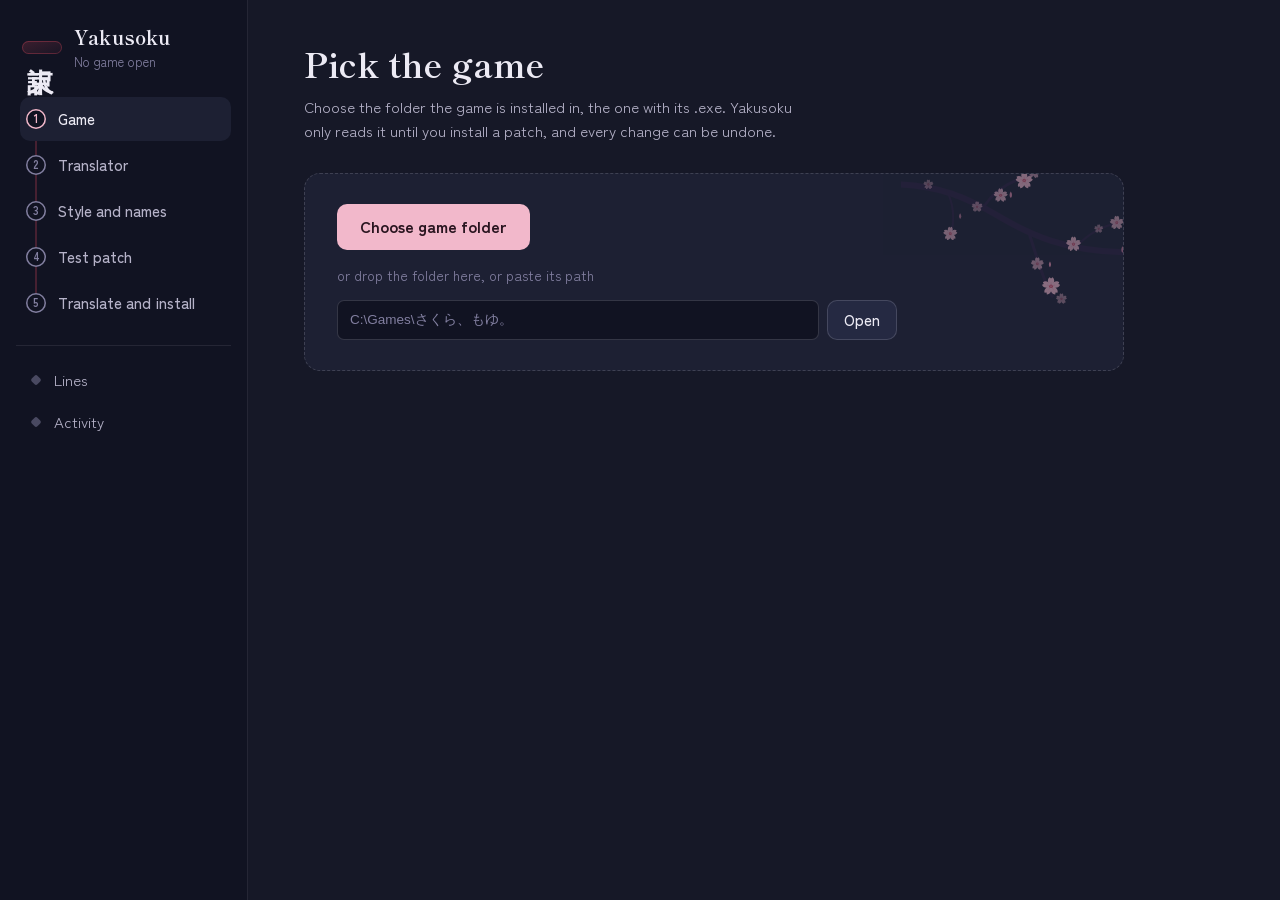
==== ui/index.html @ a3a34a5f "Yakusoku: rewrite in Rust with a night sakura interface The whole engine is now a Rust library (crat" ====
<!DOCTYPE html>
<html lang="en">
<head>
<meta charset="utf-8">
<meta name="viewport" content="width=device-width, initial-scale=1">
<title>Yakusoku</title>
<link rel="icon" href="icon.svg" type="image/svg+xml">
<link rel="stylesheet" href="app.css">
</head>
<body>
<svg width="0" height="0" style="position:absolute" aria-hidden="true" focusable="false">
  <defs>
    <path id="petal-shape" d="M0 0C-6.5-4.5-7-12.5-2.4-15.6L0-13.2L2.4-15.6C7-12.5 6.5-4.5 0 0Z"/>
    <symbol id="flower" viewBox="-17 -17 34 34">
      <g fill="#f2b8cb">
        <use href="#petal-shape"/>
        <use href="#petal-shape" transform="rotate(72)"/>
        <use href="#petal-shape" transform="rotate(144)"/>
        <use href="#petal-shape" transform="rotate(216)"/>
        <use href="#petal-shape" transform="rotate(288)"/>
      </g>
      <circle r="3.2" fill="#d2465a"/>
      <g stroke="#e58fae" stroke-width=".9" stroke-linecap="round">
        <path d="M0 0L0-6.5M0 0L6.2-2M0 0L3.8 5.3M0 0L-3.8 5.3M0 0L-6.2-2"/>
      </g>
    </symbol>
    <symbol id="bud" viewBox="-6 -9 12 18">
      <path d="M0 8C-4 4-4-3 0-8 4-3 4 4 0 8Z" fill="#e58fae"/>
    </symbol>
    <!-- An original branch: one bough, three twigs, blossoms in clusters. -->
    <symbol id="branch" viewBox="0 0 420 270">
      <g fill="none" stroke="#2b2140" stroke-linecap="round">
        <path d="M-10 28C70 30 120 52 178 86S300 150 410 152" stroke-width="11"/>
        <path d="M150 70C170 40 196 22 236 12" stroke-width="5"/>
        <path d="M232 112C246 150 252 186 276 232" stroke-width="5.5"/>
        <path d="M322 140C344 116 368 104 398 98" stroke-width="3.5"/>
        <path d="M84 40C96 64 98 90 92 118" stroke-width="3.5"/>
      </g>
      <g>
        <use href="#flower" x="208" y="4" width="34" height="34" opacity=".95"/>
        <use href="#flower" x="232" y="-6" width="24" height="24" opacity=".7" transform="rotate(14 244 6)"/>
        <use href="#flower" x="168" y="34" width="28" height="28" opacity=".85"/>
        <use href="#flower" x="128" y="58" width="22" height="22" opacity=".6"/>
        <use href="#flower" x="256" y="196" width="36" height="36"/>
        <use href="#flower" x="236" y="160" width="26" height="26" opacity=".75"/>
        <use href="#flower" x="282" y="226" width="22" height="22" opacity=".6"/>
        <use href="#flower" x="300" y="122" width="30" height="30" opacity=".9"/>
        <use href="#flower" x="380" y="84" width="28" height="28" opacity=".8"/>
        <use href="#flower" x="352" y="100" width="18" height="18" opacity=".55"/>
        <use href="#flower" x="76" y="104" width="28" height="28" opacity=".85"/>
        <use href="#flower" x="40" y="18" width="20" height="20" opacity=".5"/>
        <use href="#bud" x="196" y="40" width="9" height="14" opacity=".9"/>
        <use href="#bud" x="268" y="168" width="8" height="12"/>
        <use href="#bud" x="400" y="140" width="9" height="14" opacity=".8"/>
        <use href="#bud" x="104" y="80" width="8" height="12" opacity=".7"/>
      </g>
    </symbol>
  </defs>
</svg>

<div class="shell">
  <nav class="rail" aria-label="Steps">
    <div class="brand">
      <span class="brand-mark" aria-hidden="true">訳束</span>
      <div>
        <div class="brand-name">Yakusoku</div>
        <div class="brand-game" id="railGame">No game open</div>
      </div>
    </div>
    <div class="steps" id="steps">
      <span class="thread" aria-hidden="true"></span>
      <span class="thread-fill" id="threadFill" aria-hidden="true"></span>
      <ol>
      <li><button data-view="game"><span class="knot">1</span><span class="l">Game</span></button></li>
      <li><button data-view="translator"><span class="knot">2</span><span class="l">Translator</span></button></li>
      <li><button data-view="style"><span class="knot">3</span><span class="l">Style and names</span></button></li>
      <li><button data-view="test"><span class="knot">4</span><span class="l">Test patch</span></button></li>
      <li><button data-view="run"><span class="knot">5</span><span class="l">Translate and install</span></button></li>
      </ol>
    </div>
    <div class="rail-extra">
      <button data-view="lines">Lines</button>
      <button data-view="activity">Activity</button>
    </div>
    <div class="rail-foot" id="railFoot"></div>
  </nav>

  <main class="main" id="main">
    <div class="banner" id="banner" role="alert" hidden>
      <div class="banner-text"><b id="bannerTitle">Something went wrong</b><span id="bannerMsg"></span></div>
      <div class="banner-actions">
        <button class="btn" id="bannerRetry">Try again</button>
        <button class="btn btn-quiet" id="bannerLog">Details</button>
        <button class="icon-x" id="bannerClose" aria-label="Dismiss">×</button>
      </div>
    </div>

    <!-- 1. Game -->
    <section class="view" data-view="game">
      <header class="view-head">
        <h1>Pick the game</h1>
        <p>Choose the folder the game is installed in, the one with its .exe. Yakusoku only reads it until you install a patch, and every change can be undone.</p>
      </header>
      <div class="picker" id="picker">
        <svg class="branch" aria-hidden="true"><use href="#branch"/></svg>
        <button class="btn btn-primary btn-lg" id="browseGame">Choose game folder</button>
        <span class="or" id="pickerHint">or drop the folder here, or paste its path</span>
        <form class="path-form" id="pathForm">
          <input id="gamePath" class="input" type="text" spellcheck="false" placeholder="C:\Games\さくら、もゆ。" aria-label="Game folder path">
          <button class="btn" type="submit">Open</button>
        </form>
      </div>
      <div id="detectResult"></div>
      <div id="recent"></div>
    </section>

    <!-- 2. Translator -->
    <section class="view" data-view="translator">
      <header class="view-head">
        <h1>Choose the translator</h1>
        <p>Yakusoku sends the script to an AI model with your own API key. You pay the provider directly, and you see the estimate before anything is spent.</p>
      </header>
      <div class="field-group">
        <div class="label">Provider</div>
        <div class="seg" id="providerSeg" role="radiogroup" aria-label="Provider"></div>
      </div>
      <div id="providerFields"></div>
      <div class="field-group" id="presetGroup">
        <div class="label">Quality</div>
        <div class="presets" id="presets" role="radiogroup" aria-label="Quality"></div>
      </div>
      <div class="field-group">
        <label class="label" for="budget">Spending limit</label>
        <div class="inline">
          <span class="affix">$</span><input id="budget" type="number" min="0" step="1" class="input input-short" placeholder="0">
          <span class="hint">Yakusoku stops when it has spent this much. 0 means no limit.</span>
        </div>
      </div>
      <details class="advanced">
        <summary>Advanced</summary>
        <div class="adv-grid">
          <label class="fit-field"><span>Lines per request <b id="bsVal"></b></span><input type="range" id="batchSize" min="5" max="80" step="5"></label>
          <label class="fit-field"><span>Requests at once <b id="parVal"></b></span><input type="range" id="parallel" min="1" max="12" step="1"></label>
          <label class="fit-field"><span>Earlier lines shown for context <b id="ctxVal"></b></span><input type="range" id="contextLines" min="0" max="30" step="1"></label>
        </div>
        <p class="hint">Bigger requests are a little cheaper. More at once is faster but can hit your provider's rate limit. The defaults suit most accounts.</p>
      </details>
    </section>

    <!-- 3. Style -->
    <section class="view wide" data-view="style">
      <header class="view-head">
        <h1>Style sheet and names</h1>
        <p>The model reads a sample of the script and writes down the tone, the narrator's voice and how to spell every name. Every batch follows these notes, which keeps the translation consistent. Edit anything you disagree with.</p>
      </header>
      <div class="row-actions">
        <button class="btn btn-primary" id="draftStyle">Draft from the script</button>
        <span class="hint" id="styleHint">Costs a few cents.</span>
      </div>
      <div class="style-grid">
        <div class="field-group">
          <label class="label" for="styleText">Style sheet</label>
          <textarea id="styleText" class="input textarea" rows="16" spellcheck="true" placeholder="Narration is first person, past tense…"></textarea>
        </div>
        <div class="field-group">
          <div class="label">Character names</div>
          <table class="names"><thead><tr><th>Japanese</th><th>English</th></tr></thead><tbody id="namesBody"></tbody></table>
          <button class="btn btn-quiet" id="addName">Add a name</button>
          <div class="label label-gap">Terms</div>
          <table class="names"><thead><tr><th>Japanese</th><th>English</th></tr></thead><tbody id="termsBody"></tbody></table>
          <button class="btn btn-quiet" id="addTerm">Add a term</button>
        </div>
      </div>
      <p class="hint" id="styleSaved">Changes save automatically.</p>
    </section>

    <!-- 4. Test -->
    <section class="view wide" data-view="test">
      <header class="view-head">
        <h1>Make a test patch</h1>
        <p>Translate the first 150 lines of one script, install them, and check them in the game. If text runs out of the box, adjust the size here and apply again. Applying again doesn't re-translate, so it's free.</p>
      </header>
      <div class="row-actions">
        <label class="label" for="testFile" style="margin:0">Script</label>
        <select id="testFile" class="input input-select"></select>
        <button class="btn btn-primary" id="runTest">Translate 150 lines and install</button>
      </div>
      <div class="scene" id="scene" aria-label="Text box preview">
        <div class="stars" aria-hidden="true"></div>
        <svg class="branch" aria-hidden="true"><use href="#branch"/></svg>
        <div class="hill" aria-hidden="true"></div>
        <div class="petals" aria-hidden="true" data-petals="7"></div>
        <div class="textbox" id="textbox">
          <div class="nameplate" id="nameplate"></div>
          <div class="tb-text" id="tbText"></div>
          <div class="tb-over" id="tbOver"></div>
        </div>
        <div class="scene-nav">
          <button class="icon-btn" id="prevLine" aria-label="Previous line">‹</button>
          <span id="lineCounter"></span>
          <button class="icon-btn" id="nextLine" aria-label="Next line">›</button>
        </div>
      </div>
      <div class="scene-jp" id="sceneJp" lang="ja"></div>
      <div class="fit-controls">
        <label class="fit-field">
          <span>Characters per line <b id="widthVal"></b></span>
          <input type="range" id="boxWidth" min="16" max="120" step="1">
        </label>
        <label class="fit-field">
          <span>Lines per box <b id="linesVal"></b></span>
          <input type="range" id="boxLines" min="1" max="8" step="1">
        </label>
        <label class="fit-field">
          <span>Dialogue quotes</span>
          <select id="quotes" class="input input-select">
            <option value="auto">Automatic</option>
            <option value="curly">“Curly”</option>
            <option value="straight">"Straight"</option>
            <option value="keep">「Keep Japanese」</option>
            <option value="none">None</option>
          </select>
        </label>
        <label class="check"><input type="checkbox" id="insertBreaks"> Insert line breaks</label>
      </div>
      <p class="hint" id="boxHint"></p>
      <div class="row-actions">
        <button class="btn" id="applyFit">Apply to the game</button>
        <button class="btn" id="launch1">Launch the game</button>
        <button class="btn btn-quiet danger" id="restore1">Remove the patch</button>
      </div>
    </section>

    <!-- 5. Run -->
    <section class="view" data-view="run">
      <header class="view-head">
        <h1>Translate the whole game</h1>
        <p>Yakusoku translates in batches and saves as it goes, so you can stop at any time and pick up later. When it finishes, it rewrites lines that overflow the text box, then builds and installs the patch.</p>
      </header>
      <div id="kept"></div>
      <div class="run-summary" id="runSummary"></div>
      <ul class="notes" id="runNotes"></ul>
      <div class="row-actions">
        <button class="btn btn-primary btn-lg" id="runFull">Translate everything</button>
        <button class="btn" id="launch2">Launch the game</button>
      </div>
      <details class="advanced">
        <summary>Run one stage at a time</summary>
        <div class="row-actions">
          <button class="btn" data-action="translate">Translate</button>
          <button class="btn" data-action="review">Review</button>
          <button class="btn" data-action="fit">Shorten overflowing lines</button>
          <button class="btn" data-action="glossary">Fix name spellings</button>
          <button class="btn" data-action="build">Rebuild and install</button>
          <button class="btn btn-quiet danger" data-action="restore">Restore the original game</button>
        </div>
      </details>
      <div id="manualNote"></div>
    </section>

    <!-- Lines -->
    <section class="view wide" data-view="lines">
      <header class="view-head">
        <h1>Lines</h1>
        <p>Every line of the script. Edit a translation and it's used the next time the patch is built. Marks like ⟦1⟧ stand for game codes (pauses, choices, colours): keep each one where it belongs.</p>
      </header>
      <div class="lines-bar">
        <div class="seg seg-sm" id="lineFilter" role="radiogroup" aria-label="Filter">
          <button data-f="all" aria-pressed="true">All</button>
          <button data-f="translated">Translated</button>
          <button data-f="untranslated">Not yet</button>
          <button data-f="problems">Problems</button>
          <button data-f="reviewed">Changed in review</button>
          <button data-f="skipped">Skipped</button>
        </div>
        <input id="lineSearch" class="input" type="search" placeholder="Search Japanese, English or speaker" aria-label="Search lines">
      </div>
      <div class="lines-tools">
        <button class="btn btn-quiet" id="retranslatePage" hidden>Retranslate the lines shown</button>
        <span class="spacer"></span>
        <button class="btn btn-quiet" id="exportCsv">Export for proofreading (CSV)</button>
        <label class="btn btn-quiet file-btn">Import edited CSV<input type="file" id="importCsv" accept=".csv,text/csv"></label>
      </div>
      <div class="lines-list" id="linesList"></div>
      <div class="pager" id="pager"></div>
    </section>

    <!-- Activity -->
    <section class="view wide" data-view="activity">
      <header class="view-head"><h1>Activity</h1><p>What Yakusoku has been doing, including output from the tools it runs.</p></header>
      <pre class="log" id="log"></pre>
    </section>
  </main>
</div>

<div class="jobbar" id="jobbar" hidden>
  <div class="job-text"><b id="jobStage"></b><span id="jobMsg"></span></div>
  <div class="job-meter"><div class="job-fill" id="jobFill"></div></div>
  <div class="job-num" id="jobNum"></div>
  <button class="btn btn-quiet" id="jobStop">Stop</button>
</div>
<div class="toast" id="toast" role="status" aria-live="polite"></div>
<script src="app.js"></script>
</body>
</html>
---- ui/app.css ----
/* Yakusoku — night sakura.
   Quiet indigo surfaces; one red thread (赤い糸) ties the steps together;
   blossoms only where the story is shown: the text box scene and empty states. */

@font-face { font-family: "Shippori Mincho"; font-weight: 500; font-display: swap;
  src: url(fonts/shippori-mincho-latin-500-normal.woff2) format("woff2"); }
@font-face { font-family: "Shippori Mincho"; font-weight: 700; font-display: swap;
  src: url(fonts/shippori-mincho-latin-700-normal.woff2) format("woff2"); }
@font-face { font-family: "Shippori Mincho"; font-weight: 500 700; font-display: swap;
  src: url(fonts/shippori-mincho-jp-500.woff2) format("woff2");
  unicode-range: U+3001-3002, U+305F, U+3057, U+675F, U+679C, U+7D04, U+8A33; }
@font-face { font-family: "Zen Kaku Gothic New"; font-weight: 400; font-display: swap;
  src: url(fonts/zen-kaku-gothic-new-latin-400-normal.woff2) format("woff2"); }
@font-face { font-family: "Zen Kaku Gothic New"; font-weight: 500; font-display: swap;
  src: url(fonts/zen-kaku-gothic-new-latin-500-normal.woff2) format("woff2"); }
@font-face { font-family: "Zen Kaku Gothic New"; font-weight: 700; font-display: swap;
  src: url(fonts/zen-kaku-gothic-new-latin-700-normal.woff2) format("woff2"); }

:root {
  color-scheme: dark;
  --night: #161827;
  --night-deep: #111322;
  --surface: #1d2033;
  --raised: #252942;
  --raised-2: #2e3352;
  --rule: rgba(236, 234, 244, 0.09);
  --rule-strong: rgba(236, 234, 244, 0.16);
  --ink: #eceaf4;
  --ink-2: #b6b3c9;
  --ink-3: #827fa0;
  --petal: #f2b8cb;
  --petal-soft: rgba(242, 184, 203, 0.14);
  --sakura: #e58fae;
  --lantern: #f5d9a8;
  --thread: #d2465a;
  --thread-dim: rgba(210, 70, 90, 0.28);
  --jade: #9ed9c0;
  --amber: #f0b86e;
  --error: #f2708a;

  --mincho: "Shippori Mincho", "Yu Mincho", "YuMincho", "Hiragino Mincho ProN", "Noto Serif JP", "Noto Serif CJK JP", serif;
  --sans: "Zen Kaku Gothic New", "Segoe UI Variable Text", "Segoe UI", "Yu Gothic UI", "Hiragino Sans", "Noto Sans JP", system-ui, sans-serif;
  --jp: "Yu Mincho", "YuMincho", "Hiragino Mincho ProN", "Noto Serif JP", "Noto Serif CJK JP", serif;
  --jp-sans: "Yu Gothic UI", "Yu Gothic", "Hiragino Sans", "Noto Sans JP", "Noto Sans CJK JP", sans-serif;

  --r-lg: 16px;
  --r-md: 10px;
  --r-sm: 7px;
  --rail: 248px;
}

* { box-sizing: border-box; }
[hidden] { display: none !important; }
html, body { height: 100%; }
body {
  margin: 0;
  background: var(--night);
  color: var(--ink);
  font: 400 15px/1.6 var(--sans);
  -webkit-font-smoothing: antialiased;
}
::selection { background: rgba(242, 184, 203, 0.32); }
a { color: var(--petal); text-underline-offset: 3px; }
:focus-visible { outline: 2px solid var(--petal); outline-offset: 2px; border-radius: 4px; }
button { font: inherit; color: inherit; }
code { font-family: ui-monospace, "Cascadia Mono", Consolas, monospace; font-size: 0.9em; color: var(--lantern); word-break: break-all; }

/* ---------------------------------------------------------------- shell */
.shell { display: grid; grid-template-columns: var(--rail) 1fr; height: 100vh; }
.rail {
  display: flex; flex-direction: column;
  background: var(--night-deep);
  border-right: 1px solid var(--rule);
  padding: 22px 16px 16px;
  min-height: 0; overflow-y: auto;
}
.brand { display: flex; align-items: center; gap: 12px; padding: 0 6px 22px; }
.brand-mark {
  font-family: var(--mincho); font-weight: 700; font-size: 26px; line-height: 1;
  color: var(--ink); letter-spacing: 0.02em;
  writing-mode: vertical-rl; text-orientation: upright;
  padding: 6px 7px; border-radius: var(--r-sm);
  background: linear-gradient(160deg, rgba(210, 70, 90, 0.22), rgba(210, 70, 90, 0.04));
  box-shadow: inset 0 0 0 1px rgba(210, 70, 90, 0.35);
}
.brand-name { font-family: var(--mincho); font-weight: 700; font-size: 19px; letter-spacing: 0.01em; }
.brand-game { color: var(--ink-3); font-size: 13px; max-width: 160px; overflow: hidden; text-overflow: ellipsis; white-space: nowrap; }

/* The steps hang from one red thread. It fills as steps are kept. */
.steps { position: relative; padding-left: 4px; }
.steps ol { list-style: none; margin: 0; padding: 0; }
.steps .thread, .steps .thread-fill {
  position: absolute; left: 19px; top: 22px; width: 2px; border-radius: 2px; pointer-events: none;
}
.steps .thread { bottom: 22px; background: var(--thread-dim); }
.steps .thread-fill { height: 0; background: var(--thread); box-shadow: 0 0 10px rgba(210, 70, 90, 0.55); transition: height 0.7s cubic-bezier(.3,.7,.2,1); }
.steps li { position: relative; }
.steps button {
  display: flex; align-items: center; gap: 12px; width: 100%;
  padding: 10px 10px 10px 6px; margin: 2px 0;
  background: none; border: 0; border-radius: var(--r-md); cursor: pointer; text-align: left;
  color: var(--ink-2);
}
.steps button:hover { background: rgba(236, 234, 244, 0.04); color: var(--ink); }
.steps .knot {
  position: relative; z-index: 1; flex: none;
  width: 20px; height: 20px; border-radius: 50%;
  display: grid; place-items: center;
  font-size: 11px; font-weight: 700; color: var(--ink-3);
  background: var(--night-deep); box-shadow: inset 0 0 0 1.5px var(--ink-3);
}
.steps button.done .knot { background: var(--thread); color: #fff; box-shadow: 0 0 0 3px rgba(210, 70, 90, 0.18); }
.steps button[aria-current="page"] { background: var(--surface); color: var(--ink); }
.steps button[aria-current="page"] .knot { box-shadow: inset 0 0 0 1.5px var(--petal); color: var(--petal); }
.steps button.done[aria-current="page"] .knot { box-shadow: 0 0 0 3px rgba(242, 184, 203, 0.28); color: #fff; }
.steps .l { font-weight: 500; }

.rail-extra { margin-top: 18px; padding-top: 14px; border-top: 1px solid var(--rule); display: grid; gap: 2px; }
.rail-extra button {
  background: none; border: 0; border-radius: var(--r-md); padding: 8px 10px 8px 38px; text-align: left; cursor: pointer; color: var(--ink-2);
  position: relative;
}
.rail-extra button::before { content: ""; position: absolute; left: 16px; top: 50%; width: 8px; height: 8px; margin-top: -4px; border-radius: 2px; background: var(--ink-3); opacity: .5; transform: rotate(45deg); }
.rail-extra button:hover { color: var(--ink); background: rgba(236, 234, 244, 0.04); }
.rail-extra button[aria-current="page"] { background: var(--surface); color: var(--ink); }
.rail-extra button[aria-current="page"]::before { background: var(--petal); opacity: 1; }

.rail-foot { margin-top: auto; padding: 16px 8px 0; display: grid; gap: 3px; color: var(--ink-3); font-size: 13px; }
.rail-foot b { color: var(--ink); font-weight: 500; font-variant-numeric: tabular-nums; }
.rail-foot .installed { color: var(--jade); }

.main { position: relative; overflow-y: auto; min-height: 0; padding: 44px 56px 120px; }
.view { display: none; max-width: 820px; }
.view.active { display: block; }
.view.wide { max-width: 1080px; }
.view-head { margin-bottom: 30px; }
.view-head h1 {
  font-family: var(--mincho); font-weight: 700; font-size: 34px; line-height: 1.2;
  letter-spacing: 0.005em; margin: 0 0 10px;
}
.view-head p { margin: 0; color: var(--ink-2); max-width: 64ch; }
h2 { font-family: var(--mincho); font-weight: 700; font-size: 21px; line-height: 1.3; margin: 0; }

/* ---------------------------------------------------------------- controls */
.btn {
  display: inline-flex; align-items: center; justify-content: center; gap: 8px;
  min-height: 38px; padding: 0 16px; border-radius: var(--r-md);
  background: var(--raised); border: 1px solid var(--rule-strong); color: var(--ink);
  font-weight: 500; cursor: pointer; white-space: nowrap; text-decoration: none;
  transition: background .15s, border-color .15s;
}
.btn:hover { background: var(--raised-2); border-color: rgba(236, 234, 244, 0.24); }
.btn:disabled { opacity: .45; cursor: default; }
.btn-primary { background: var(--petal); color: #2a1520; border-color: transparent; font-weight: 700; }
.btn-primary:hover { background: #f6c8d7; border-color: transparent; }
.btn-quiet { background: transparent; border-color: transparent; color: var(--ink-2); padding: 0 10px; }
.btn-quiet:hover { background: rgba(236, 234, 244, 0.06); border-color: transparent; color: var(--ink); }
.btn-lg { min-height: 46px; padding: 0 22px; font-size: 16px; }
.danger { color: var(--error); }
.danger:hover { color: var(--error); }
.icon-x {
  width: 30px; height: 30px; border-radius: 8px; border: 0; background: none; cursor: pointer;
  color: var(--ink-3); font-size: 20px; line-height: 1;
}
.icon-x:hover { background: rgba(236, 234, 244, 0.07); color: var(--ink); }

.input {
  width: 100%; min-height: 40px; padding: 8px 12px;
  background: var(--night-deep); color: var(--ink);
  border: 1px solid var(--rule-strong); border-radius: var(--r-sm);
  font: inherit;
}
.input::placeholder { color: var(--ink-3); }
.input:focus { outline: none; border-color: var(--petal); box-shadow: 0 0 0 3px var(--petal-soft); }
.input-short { width: 110px; }
.input-select { width: auto; min-width: 200px; appearance: none; padding-right: 34px;
  background-image: linear-gradient(45deg, transparent 50%, var(--ink-3) 50%), linear-gradient(135deg, var(--ink-3) 50%, transparent 50%);
  background-position: calc(100% - 17px) 50%, calc(100% - 12px) 50%; background-size: 5px 5px; background-repeat: no-repeat; }
.textarea { resize: vertical; line-height: 1.6; min-height: 280px; }
input[type="range"] { width: 100%; accent-color: var(--petal); }
input[type="checkbox"] { accent-color: var(--petal); width: 16px; height: 16px; }

.field-group { margin-bottom: 26px; }
.label { display: block; font-weight: 700; font-size: 14px; color: var(--ink); margin-bottom: 8px; }
.label-gap { margin-top: 24px; }
.hint { color: var(--ink-3); font-size: 13.5px; }
.inline { display: flex; align-items: center; gap: 10px; flex-wrap: wrap; }
.affix { color: var(--ink-3); }
.row-actions { display: flex; align-items: center; gap: 10px; flex-wrap: wrap; margin: 18px 0; }
.two { display: grid; grid-template-columns: 1fr 1fr; gap: 16px; }
.spacer { flex: 1; }

.seg { display: inline-flex; flex-wrap: wrap; gap: 4px; padding: 4px; border-radius: 12px; background: var(--night-deep); border: 1px solid var(--rule); }
.seg button { border: 0; background: none; border-radius: 8px; padding: 8px 14px; cursor: pointer; color: var(--ink-2); font-weight: 500; }
.seg button:hover { color: var(--ink); }
.seg button[aria-pressed="true"] { background: var(--raised-2); color: var(--ink); box-shadow: 0 1px 0 rgba(255,255,255,.04) inset; }
.seg-sm button { padding: 6px 11px; font-size: 13.5px; }

details.advanced { margin-top: 10px; border-top: 1px solid var(--rule); padding-top: 14px; }
details.advanced summary { cursor: pointer; color: var(--ink-2); font-weight: 500; list-style: none; display: inline-flex; gap: 8px; align-items: center; }
details.advanced summary::before { content: ""; width: 7px; height: 7px; border-right: 1.5px solid currentColor; border-bottom: 1.5px solid currentColor; transform: rotate(-45deg); transition: transform .2s; }
details.advanced[open] summary::before { transform: rotate(45deg); }
details.advanced summary::-webkit-details-marker { display: none; }
.adv-grid { display: grid; grid-template-columns: repeat(3, 1fr); gap: 22px; margin: 16px 0 10px; }
.fit-field { display: grid; gap: 6px; font-size: 14px; color: var(--ink-2); }
.fit-field b { color: var(--ink); font-weight: 500; font-variant-numeric: tabular-nums; margin-left: 4px; }
.check { display: inline-flex; align-items: center; gap: 8px; color: var(--ink-2); font-size: 14px; cursor: pointer; }

/* ---------------------------------------------------------------- 1. game */
.picker {
  position: relative; overflow: hidden;
  display: flex; flex-direction: column; align-items: flex-start; gap: 14px;
  padding: 30px 32px; border-radius: var(--r-lg);
  background: var(--surface); border: 1px dashed var(--rule-strong);
  transition: border-color .2s, background .2s;
}
.picker.drag { border-color: var(--petal); background: #232640; }
.picker .or { color: var(--ink-3); font-size: 14px; }
.picker.compact { flex-direction: row; flex-wrap: wrap; align-items: center; padding: 14px 16px; gap: 10px; border-style: solid; border-color: var(--rule); }
.picker.compact .branch, .picker.compact .or { display: none; }
.picker.compact .btn-lg { min-height: 38px; padding: 0 16px; font-size: 15px; background: var(--raised); color: var(--ink); border: 1px solid var(--rule-strong); font-weight: 500; }
.picker.compact .path-form { flex: 1; width: auto; min-width: 260px; }
.picker .branch { position: absolute; right: -8px; top: -6px; width: 230px; opacity: .5; pointer-events: none; }
.path-form { display: flex; gap: 8px; width: min(100%, 560px); position: relative; }
.path-form .input { font-family: ui-monospace, "Cascadia Mono", Consolas, var(--jp-sans), monospace; font-size: 13.5px; }

.detect { margin-top: 26px; padding: 26px 28px; border-radius: var(--r-lg); background: var(--surface); border: 1px solid var(--rule); }
.detect-head { display: flex; justify-content: space-between; align-items: flex-start; gap: 18px; }
.detect .path { color: var(--ink-3); font-size: 13px; margin-top: 4px; word-break: break-all; font-family: var(--jp-sans); }
.note { color: var(--ink-2); margin: 14px 0 0; }
.badge { flex: none; font-size: 12.5px; font-weight: 500; padding: 4px 10px; border-radius: 999px; background: rgba(158, 217, 192, 0.12); color: var(--jade); }
.badge.experimental { background: rgba(240, 184, 110, 0.12); color: var(--amber); }
.badge.manual { background: rgba(182, 179, 201, 0.12); color: var(--ink-2); }
.alt-list { display: flex; flex-wrap: wrap; align-items: center; gap: 6px; margin-top: 14px; }
.stats { display: grid; grid-template-columns: repeat(4, 1fr); gap: 1px; margin: 20px 0 6px; background: var(--rule); border-radius: var(--r-md); overflow: hidden; }
.stat { background: var(--surface); padding: 14px 16px; display: grid; gap: 2px; }
.stat b { font-family: var(--mincho); font-weight: 700; font-size: 24px; font-variant-numeric: tabular-nums; }
.stat span { color: var(--ink-3); font-size: 13px; }
.speakers { display: flex; flex-wrap: wrap; gap: 6px; margin: 14px 0 4px; }
.speakers span { font-family: var(--jp-sans); font-size: 13.5px; padding: 3px 10px; border-radius: 999px; background: var(--raised); color: var(--ink-2); }
.speakers em { font-style: normal; color: var(--ink-3); margin-left: 6px; font-family: var(--sans); font-size: 12px; }
.title-pick { margin-top: 18px; padding: 18px; border-radius: var(--r-md); background: var(--night-deep); border: 1px solid var(--rule); }
.title-pick ul { list-style: none; margin: 10px 0 0; padding: 0; max-height: 260px; overflow-y: auto; }
.title-pick li button { width: 100%; text-align: left; padding: 8px 10px; border: 0; border-radius: 6px; background: none; cursor: pointer; }
.title-pick li button:hover { background: var(--raised); }
.title-pick .hint { font-family: var(--jp-sans); }

.recent { margin-top: 34px; }
.recent h2 { font-size: 18px; margin-bottom: 10px; }
.recent ul { list-style: none; margin: 0; padding: 0; border-top: 1px solid var(--rule); }
.recent li { display: grid; grid-template-columns: 1fr auto auto; gap: 16px; align-items: center; padding: 12px 4px; border-bottom: 1px solid var(--rule); }
.recent .r-name { font-weight: 500; font-family: var(--sans), var(--jp-sans); }
.recent .r-path { color: var(--ink-3); font-size: 12.5px; overflow: hidden; text-overflow: ellipsis; white-space: nowrap; }
.recent .r-meta { color: var(--ink-3); font-size: 13px; }
.recent li.missing { opacity: .55; }

/* ---------------------------------------------------------------- 2. translator */
.presets { display: grid; grid-template-columns: repeat(3, 1fr); gap: 12px; }
.preset {
  display: grid; align-content: start; gap: 6px; text-align: left; cursor: pointer;
  padding: 18px; border-radius: var(--r-lg); background: var(--surface); border: 1px solid var(--rule);
  transition: border-color .15s, background .15s;
}
.preset:hover { border-color: var(--rule-strong); }
.preset[aria-checked="true"] { border-color: var(--petal); background: linear-gradient(180deg, rgba(242, 184, 203, 0.08), rgba(242, 184, 203, 0.02)); }
.preset b { font-family: var(--mincho); font-size: 19px; }
.preset .models { color: var(--ink-3); font-size: 12.5px; }
.preset .blurb { color: var(--ink-2); font-size: 14px; }
.preset .cost { color: var(--lantern); font-size: 14px; margin-top: 6px; font-variant-numeric: tabular-nums; }
.key-row { display: flex; gap: 8px; }
.key-status { margin-top: 8px; font-size: 14px; color: var(--ink-3); }
.key-status.ok { color: var(--jade); }
.key-status.bad { color: var(--error); }

/* ---------------------------------------------------------------- 3. style */
.style-grid { display: grid; grid-template-columns: 1.25fr 1fr; gap: 28px; align-items: start; }
table.names { width: 100%; border-collapse: collapse; margin-bottom: 6px; }
table.names th { text-align: left; font-weight: 500; font-size: 13px; color: var(--ink-3); padding: 0 6px 6px; }
table.names td { padding: 2px; }
table.names input {
  width: 100%; padding: 7px 9px; border-radius: 6px; border: 1px solid transparent;
  background: var(--night-deep); color: var(--ink); font: inherit; font-size: 14px;
}
table.names input[lang="ja"] { font-family: var(--jp-sans); }
table.names input:focus { outline: none; border-color: var(--petal); }
table.names input:placeholder-shown { border-color: rgba(240, 184, 110, 0.35); }

/* ---------------------------------------------------------------- 4. test: the scene */
.scene {
  position: relative; overflow: hidden; isolation: isolate;
  aspect-ratio: 16 / 9; max-height: 470px; width: 100%;
  border-radius: var(--r-lg); margin: 8px 0 18px;
  background:
    radial-gradient(circle at 80% 19%, #f6e7c8 0 2.9%, rgba(246, 231, 200, 0.5) 3.15%, rgba(245, 217, 168, 0.13) 6%, rgba(245, 217, 168, 0) 17%),
    linear-gradient(180deg, #121428 0%, #1d1d3a 48%, #2c2346 78%, #3a2747 100%);
  box-shadow: 0 0 0 1px var(--rule), 0 24px 60px rgba(0, 0, 0, 0.35);
}
.scene .stars { position: absolute; inset: 0; z-index: -1; opacity: .7;
  background-image:
    radial-gradient(1px 1px at 12% 22%, #fff 50%, transparent 51%),
    radial-gradient(1px 1px at 34% 9%, #fff 50%, transparent 51%),
    radial-gradient(1.2px 1.2px at 56% 28%, #fff 50%, transparent 51%),
    radial-gradient(1px 1px at 68% 6%, #fff 50%, transparent 51%),
    radial-gradient(1px 1px at 91% 34%, #fff 50%, transparent 51%),
    radial-gradient(1px 1px at 46% 16%, #fff 50%, transparent 51%),
    radial-gradient(1px 1px at 23% 40%, #fff 50%, transparent 51%); }
.scene .branch { position: absolute; left: -2%; top: -4%; width: 56%; filter: brightness(1.25); z-index: -1; pointer-events: none; }
.scene .hill { position: absolute; left: 0; right: 0; bottom: 0; height: 30%; z-index: -1;
  background: radial-gradient(120% 100% at 30% 100%, #1a1630 60%, transparent 61%), radial-gradient(90% 80% at 85% 100%, #161327 60%, transparent 61%); }
.petals { position: absolute; inset: 0; z-index: -1; pointer-events: none; }
.petal {
  position: absolute; top: -6%; width: 11px; height: 8px; border-radius: 80% 0 80% 0;
  background: linear-gradient(135deg, #fbd5e1, var(--sakura));
  opacity: .8; animation: fall linear infinite;
}
@keyframes fall {
  0% { transform: translate(0, 0) rotate(0deg); }
  50% { transform: translate(-40px, 260px) rotate(180deg); }
  100% { transform: translate(-90px, 560px) rotate(360deg); opacity: 0; }
}
.textbox {
  position: absolute; left: 4%; right: 4%; bottom: 5%;
  padding: 2.2% 3% 2.6%;
  border-radius: 12px;
  background: linear-gradient(180deg, rgba(20, 21, 40, 0.84), rgba(14, 15, 30, 0.92));
  border: 1px solid rgba(242, 184, 203, 0.32);
  box-shadow: 0 0 0 4px rgba(14, 15, 30, 0.35), 0 10px 30px rgba(0, 0, 0, 0.4);
  backdrop-filter: blur(3px);
}
.nameplate {
  position: absolute; top: 0; left: 3%; transform: translateY(-62%);
  padding: 3px 16px; border-radius: 6px;
  background: var(--thread); color: #fff; font-weight: 700; font-size: 14px; letter-spacing: 0.02em;
}
.nameplate:empty { display: none; }
.tb-text { font-family: ui-monospace, "Cascadia Mono", Consolas, Menlo, "DejaVu Sans Mono", "Liberation Mono", monospace; color: #f4f1fa; line-height: 1.6; }
.tb-text .row { display: block; white-space: pre; min-height: 1.6em; }
.tb-text .row.overflow { color: var(--error); text-decoration: underline wavy rgba(242, 112, 138, 0.6); text-underline-offset: 4px; }
.tb-text .empty { font-family: var(--sans); white-space: normal; color: var(--ink-2); font-size: 15px; }
.tb-over { position: absolute; right: 3%; bottom: 8px; color: var(--error); font-size: 12.5px; }
.scene-nav { position: absolute; top: 12px; right: 12px; display: flex; align-items: center; gap: 8px; color: var(--ink-2); font-size: 13px; font-variant-numeric: tabular-nums;
  background: rgba(14, 15, 30, 0.6); border-radius: 999px; padding: 3px; }
.scene-nav span { padding: 0 2px; min-width: 42px; text-align: center; }
.icon-btn { width: 28px; height: 28px; border-radius: 50%; border: 0; background: none; cursor: pointer; color: var(--ink); font-size: 18px; line-height: 1; }
.icon-btn:hover { background: rgba(236, 234, 244, 0.1); }
.scene-jp { color: var(--ink-3); font-family: var(--jp); font-size: 14px; margin: -6px 0 16px; min-height: 1.5em; }
.fit-controls { display: grid; grid-template-columns: 1fr 1fr auto auto; gap: 22px; align-items: end; }

/* ---------------------------------------------------------------- 5. run */
.run-summary { padding: 24px 26px; border-radius: var(--r-lg); background: var(--surface); border: 1px solid var(--rule); }
.progress-row { display: grid; grid-template-columns: 100px 1fr auto; gap: 16px; align-items: center; margin-bottom: 14px; }
.progress-row > span:first-child { color: var(--ink-2); }
.progress-row .num { color: var(--ink-2); font-size: 14px; font-variant-numeric: tabular-nums; }
.bar { height: 4px; border-radius: 4px; background: var(--thread-dim); overflow: hidden; }
.bar i { display: block; height: 100%; background: var(--thread); border-radius: 4px; transition: width .6s; }
.bar.ok { background: rgba(242, 184, 203, 0.16); }
.bar.ok i { background: var(--petal); }
.estimate { color: var(--ink-2); margin-top: 6px; }
.estimate b { color: var(--lantern); font-weight: 500; }
.installed-note { margin-top: 12px; color: var(--jade); }
.notes { list-style: none; margin: 18px 0 0; padding: 0; display: grid; gap: 8px; }
.notes li { display: flex; flex-wrap: wrap; align-items: center; gap: 10px; padding: 11px 14px 11px 16px; border-radius: var(--r-md); background: var(--surface); color: var(--ink-2); border-left: 2px solid var(--ink-3); }
.notes li.warn { border-left-color: var(--amber); }
.notes li .btn { min-height: 32px; }
.callout { margin-top: 18px; padding: 16px 18px; border-radius: var(--r-md); background: rgba(240, 184, 110, 0.08); border: 1px solid rgba(240, 184, 110, 0.25); color: var(--ink-2); }

/* The promise, kept. Shown once when a full run finishes. */
.kept {
  position: relative; overflow: hidden; margin-bottom: 26px;
  padding: 38px 36px 34px; border-radius: var(--r-lg);
  background:
    radial-gradient(circle at 88% 22%, #f6e7c8 0 22px, rgba(246, 231, 200, 0.35) 24px, rgba(245, 217, 168, 0) 90px),
    linear-gradient(160deg, #1e1d3a, #2d2348);
  box-shadow: 0 0 0 1px rgba(242, 184, 203, 0.25);
}
.kept h2 { font-size: 44px; font-weight: 700; letter-spacing: 0.08em; margin-bottom: 8px; }
.kept p { color: var(--ink-2); margin: 0 0 18px; max-width: 52ch; }
.kept .branch { position: absolute; right: -20px; bottom: -30px; width: 280px; opacity: .55; transform: scaleY(-1) rotate(8deg); pointer-events: none; }
.kept .petals .petal { animation-iteration-count: 1; animation-fill-mode: forwards; }

/* ---------------------------------------------------------------- lines */
.lines-bar { display: flex; gap: 12px; align-items: center; flex-wrap: wrap; }
.lines-bar .input { flex: 1; min-width: 220px; }
.lines-tools { display: flex; align-items: center; gap: 6px; margin: 12px 0 8px; }
.file-btn { position: relative; overflow: hidden; }
.file-btn input { position: absolute; inset: 0; opacity: 0; cursor: pointer; }
.lines-list { border-top: 1px solid var(--rule); }
.ln { display: grid; grid-template-columns: 110px 1fr 1.15fr 36px; gap: 18px; padding: 14px 4px; border-bottom: 1px solid var(--rule); align-items: start; }
.ln .who { color: var(--ink-3); font-size: 13px; padding-top: 6px; overflow: hidden; text-overflow: ellipsis; font-family: var(--sans), var(--jp-sans); }
.ln .src { font-family: var(--jp); font-size: 15px; line-height: 1.75; padding-top: 4px; color: var(--ink); }
.ln textarea {
  width: 100%; min-height: 64px; resize: vertical; padding: 8px 10px; border-radius: var(--r-sm);
  background: var(--night-deep); border: 1px solid var(--rule); color: var(--ink); font: inherit; font-size: 14.5px; line-height: 1.55;
}
.ln textarea:focus { outline: none; border-color: var(--petal); }
.ln .meta { font-size: 12.5px; color: var(--ink-3); margin-top: 5px; display: flex; flex-wrap: wrap; gap: 4px 12px; }
.ln .bad { color: var(--error); }
.ln .gloss { color: var(--amber); }
.ln .before { font-size: 13px; color: var(--ink-3); margin-top: 6px; padding-left: 10px; border-left: 2px solid var(--rule-strong); text-decoration: line-through; text-decoration-color: rgba(130, 127, 160, 0.5); }
.ln .actions { display: grid; gap: 4px; }
.ln.skipped .src, .ln.skipped .who { opacity: .45; }
.mini { width: 30px; height: 30px; border-radius: 8px; border: 0; background: none; cursor: pointer; color: var(--ink-3); font-size: 16px; }
.mini:hover { background: rgba(236, 234, 244, 0.07); color: var(--ink); }
.pager { display: flex; align-items: center; gap: 12px; margin-top: 16px; color: var(--ink-3); font-size: 14px; }
.empty-state { position: relative; overflow: hidden; padding: 46px 30px; color: var(--ink-2); text-align: left; }
.empty-state .branch { position: absolute; right: 0; top: -10px; width: 200px; opacity: .35; }

/* ---------------------------------------------------------------- activity */
.log {
  margin: 0; padding: 16px 18px; border-radius: var(--r-md); background: var(--night-deep); border: 1px solid var(--rule);
  font: 12.5px/1.65 ui-monospace, "Cascadia Mono", Consolas, monospace; color: var(--ink-2);
  max-height: calc(100vh - 260px); overflow: auto; white-space: pre-wrap; word-break: break-word;
}
.log .t { color: var(--ink-3); margin-right: 10px; }
.log .err { color: var(--error); }

/* ---------------------------------------------------------------- banner, job bar, toast */
.banner {
  display: flex; align-items: flex-start; justify-content: space-between; gap: 16px;
  max-width: 820px; margin: -14px 0 26px; padding: 14px 16px 14px 18px; border-radius: var(--r-md);
  background: rgba(242, 112, 138, 0.09); border: 1px solid rgba(242, 112, 138, 0.3);
}
.banner-text { display: grid; gap: 2px; min-width: 0; }
.banner-text b { color: var(--error); font-weight: 700; }
.banner-text span { color: var(--ink-2); white-space: pre-wrap; word-break: break-word; }
.banner-actions { display: flex; gap: 4px; align-items: center; flex: none; }

.jobbar {
  position: fixed; left: calc(var(--rail) + 24px); right: 24px; bottom: 18px; z-index: 5;
  display: grid; grid-template-columns: minmax(0, 1fr) minmax(140px, 300px) auto auto; align-items: center; gap: 18px;
  padding: 12px 12px 12px 20px; border-radius: 14px;
  background: rgba(29, 32, 51, 0.94); border: 1px solid var(--rule-strong);
  box-shadow: 0 18px 40px rgba(0, 0, 0, 0.45); backdrop-filter: blur(8px);
}
.job-text { min-width: 0; overflow: hidden; text-overflow: ellipsis; white-space: nowrap; color: var(--ink-2); }
.job-text b { color: var(--ink); font-weight: 700; margin-right: 8px; }
.job-meter { position: relative; height: 3px; border-radius: 3px; background: var(--thread-dim); }
.job-fill { position: absolute; left: 0; top: 0; bottom: 0; width: 0; border-radius: 3px; background: var(--thread); transition: width .8s ease; }
.job-fill::after { content: ""; position: absolute; right: -5px; top: 50%; width: 9px; height: 7px; margin-top: -4px; border-radius: 80% 0 80% 0; background: var(--petal); transform: rotate(-20deg); }
.job-fill.indeterminate { width: 30%; animation: drift 1.6s ease-in-out infinite alternate; }
@keyframes drift { from { left: 0; } to { left: 70%; } }
.job-num { color: var(--ink-2); font-size: 13.5px; font-variant-numeric: tabular-nums; white-space: nowrap; display: flex; gap: 14px; }
.job-num .money { color: var(--lantern); }

.toast {
  position: fixed; left: 50%; bottom: 92px; transform: translate(-50%, 12px); z-index: 10;
  max-width: min(640px, calc(100vw - 40px)); padding: 11px 18px; border-radius: 12px;
  background: var(--raised-2); color: var(--ink); box-shadow: 0 12px 30px rgba(0, 0, 0, 0.4);
  opacity: 0; pointer-events: none; transition: opacity .2s, transform .2s;
}
.toast.show { opacity: 1; transform: translate(-50%, 0); }
.toast.err { background: #3b2233; color: #ffd6df; }

/* ---------------------------------------------------------------- small windows */
@media (max-width: 980px) {
  :root { --rail: 210px; }
  .main { padding: 32px 28px 120px; }
  .presets, .adv-grid, .stats { grid-template-columns: 1fr 1fr; }
  .style-grid, .two, .fit-controls { grid-template-columns: 1fr; }
  .ln { grid-template-columns: 1fr 36px; }
  .ln .who, .ln .src { grid-column: 1; }
}
@media (max-width: 700px) {
  .shell { grid-template-columns: 1fr; height: auto; }
  .rail { position: static; border-right: 0; border-bottom: 1px solid var(--rule); }
  .jobbar { left: 12px; right: 12px; grid-template-columns: 1fr auto; }
  .job-meter { grid-column: 1 / -1; order: 3; }
  .presets { grid-template-columns: 1fr; }
}
@media (prefers-reduced-motion: reduce) {
  .petal { animation: none; display: none; }
  .job-fill.indeterminate { animation: none; width: 100%; opacity: .5; }
  .steps .thread-fill, .bar i, .job-fill { transition: none; }
}
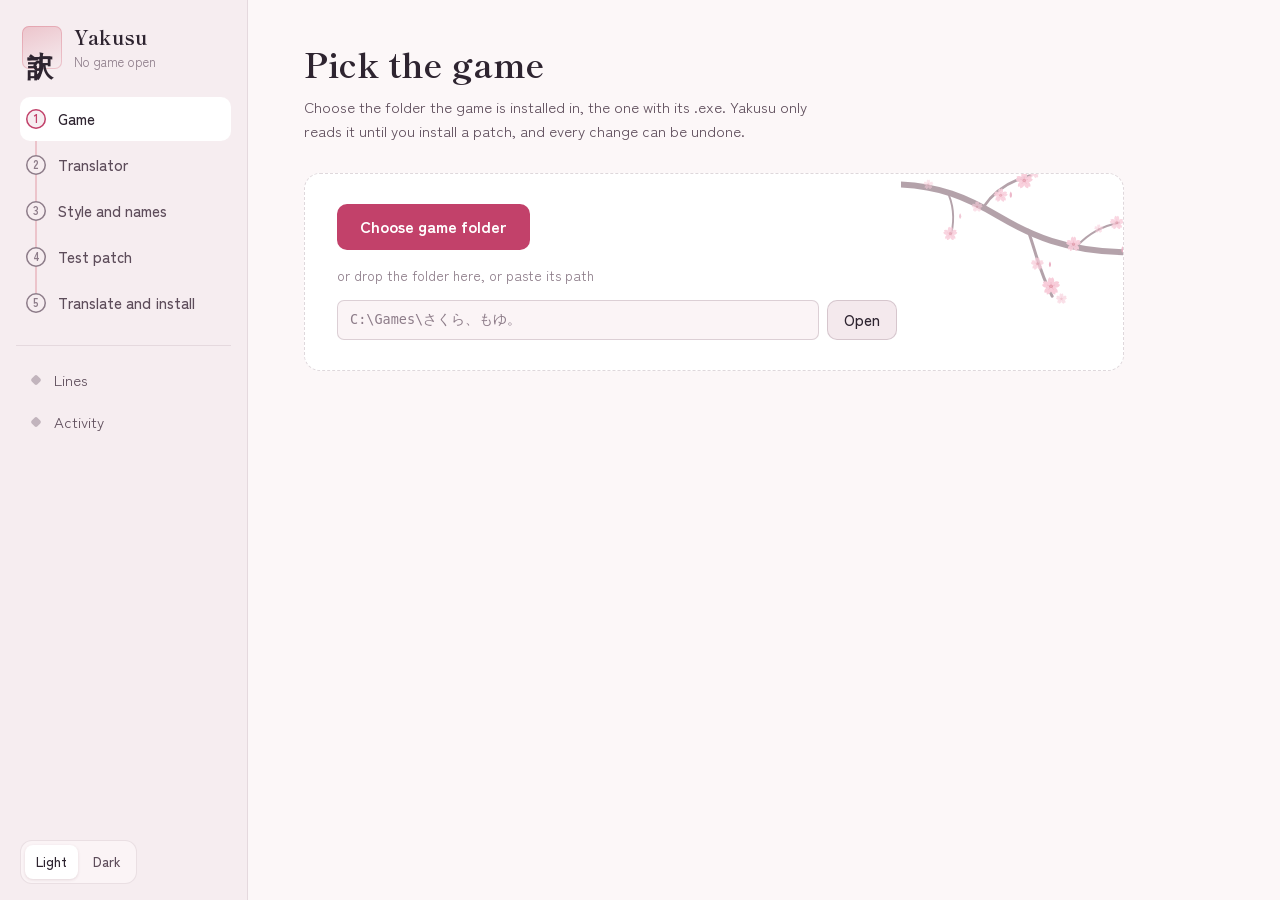
==== commit f10d967f: "Yakusu again: light sakura theme by default, simpler repo - Back to the Yakusu name (訳す): app, exe, " ====
--- a/ui/index.html
+++ b/ui/index.html
@@ -3,8 +3,9 @@
 <head>
 <meta charset="utf-8">
 <meta name="viewport" content="width=device-width, initial-scale=1">
-<title>Yakusoku</title>
+<title>Yakusu</title>
 <link rel="icon" href="icon.svg" type="image/svg+xml">
+<script src="theme.js"></script>
 <link rel="stylesheet" href="app.css">
 </head>
 <body>
@@ -12,24 +13,24 @@
   <defs>
     <path id="petal-shape" d="M0 0C-6.5-4.5-7-12.5-2.4-15.6L0-13.2L2.4-15.6C7-12.5 6.5-4.5 0 0Z"/>
     <symbol id="flower" viewBox="-17 -17 34 34">
-      <g fill="#f2b8cb">
+      <g style="fill: var(--bloom)">
         <use href="#petal-shape"/>
         <use href="#petal-shape" transform="rotate(72)"/>
         <use href="#petal-shape" transform="rotate(144)"/>
         <use href="#petal-shape" transform="rotate(216)"/>
         <use href="#petal-shape" transform="rotate(288)"/>
       </g>
-      <circle r="3.2" fill="#d2465a"/>
-      <g stroke="#e58fae" stroke-width=".9" stroke-linecap="round">
+      <circle r="3.2" style="fill: var(--bloom-heart)"/>
+      <g style="stroke: var(--bloom-line)" stroke-width=".9" stroke-linecap="round">
         <path d="M0 0L0-6.5M0 0L6.2-2M0 0L3.8 5.3M0 0L-3.8 5.3M0 0L-6.2-2"/>
       </g>
     </symbol>
     <symbol id="bud" viewBox="-6 -9 12 18">
-      <path d="M0 8C-4 4-4-3 0-8 4-3 4 4 0 8Z" fill="#e58fae"/>
+      <path d="M0 8C-4 4-4-3 0-8 4-3 4 4 0 8Z" style="fill: var(--bloom-line)"/>
     </symbol>
     <!-- An original branch: one bough, three twigs, blossoms in clusters. -->
     <symbol id="branch" viewBox="0 0 420 270">
-      <g fill="none" stroke="#2b2140" stroke-linecap="round">
+      <g fill="none" style="stroke: var(--bark)" stroke-linecap="round">
         <path d="M-10 28C70 30 120 52 178 86S300 150 410 152" stroke-width="11"/>
         <path d="M150 70C170 40 196 22 236 12" stroke-width="5"/>
         <path d="M232 112C246 150 252 186 276 232" stroke-width="5.5"/>
@@ -61,9 +62,9 @@
 <div class="shell">
   <nav class="rail" aria-label="Steps">
     <div class="brand">
-      <span class="brand-mark" aria-hidden="true">訳束</span>
+      <span class="brand-mark" aria-hidden="true">訳す</span>
       <div>
-        <div class="brand-name">Yakusoku</div>
+        <div class="brand-name">Yakusu</div>
         <div class="brand-game" id="railGame">No game open</div>
       </div>
     </div>
@@ -83,6 +84,10 @@
       <button data-view="activity">Activity</button>
     </div>
     <div class="rail-foot" id="railFoot"></div>
+    <div class="theme-switch seg seg-sm" role="radiogroup" aria-label="Theme">
+      <button data-theme-pick="light" role="radio">Light</button>
+      <button data-theme-pick="dark" role="radio">Dark</button>
+    </div>
   </nav>
 
   <main class="main" id="main">
@@ -99,7 +104,7 @@
     <section class="view" data-view="game">
       <header class="view-head">
         <h1>Pick the game</h1>
-        <p>Choose the folder the game is installed in, the one with its .exe. Yakusoku only reads it until you install a patch, and every change can be undone.</p>
+        <p>Choose the folder the game is installed in, the one with its .exe. Yakusu only reads it until you install a patch, and every change can be undone.</p>
       </header>
       <div class="picker" id="picker">
         <svg class="branch" aria-hidden="true"><use href="#branch"/></svg>
@@ -118,7 +123,7 @@
     <section class="view" data-view="translator">
       <header class="view-head">
         <h1>Choose the translator</h1>
-        <p>Yakusoku sends the script to an AI model with your own API key. You pay the provider directly, and you see the estimate before anything is spent.</p>
+        <p>Yakusu sends the script to an AI model with your own API key. You pay the provider directly, and you see the estimate before anything is spent.</p>
       </header>
       <div class="field-group">
         <div class="label">Provider</div>
@@ -133,7 +138,7 @@
         <label class="label" for="budget">Spending limit</label>
         <div class="inline">
           <span class="affix">$</span><input id="budget" type="number" min="0" step="1" class="input input-short" placeholder="0">
-          <span class="hint">Yakusoku stops when it has spent this much. 0 means no limit.</span>
+          <span class="hint">Yakusu stops when it has spent this much. 0 means no limit.</span>
         </div>
       </div>
       <details class="advanced">
@@ -235,7 +240,7 @@
     <section class="view" data-view="run">
       <header class="view-head">
         <h1>Translate the whole game</h1>
-        <p>Yakusoku translates in batches and saves as it goes, so you can stop at any time and pick up later. When it finishes, it rewrites lines that overflow the text box, then builds and installs the patch.</p>
+        <p>Yakusu translates in batches and saves as it goes, so you can stop at any time and pick up later. When it finishes, it rewrites lines that overflow the text box, then builds and installs the patch.</p>
       </header>
       <div id="kept"></div>
       <div class="run-summary" id="runSummary"></div>
@@ -287,7 +292,7 @@
 
     <!-- Activity -->
     <section class="view wide" data-view="activity">
-      <header class="view-head"><h1>Activity</h1><p>What Yakusoku has been doing, including output from the tools it runs.</p></header>
+      <header class="view-head"><h1>Activity</h1><p>What Yakusu has been doing, including output from the tools it runs.</p></header>
       <pre class="log" id="log"></pre>
     </section>
   </main>
--- a/ui/app.css
+++ b/ui/app.css
@@ -1,14 +1,15 @@
-/* Yakusoku — night sakura.
-   Quiet indigo surfaces; one red thread (赤い糸) ties the steps together;
-   blossoms only where the story is shown: the text box scene and empty states. */
+/* Yakusu: sakura by day, yozakura (night sakura) by night.
+   One red thread (赤い糸) ties the steps together; blossoms only appear
+   where the story is shown: the text box scene and empty states.
+   Every colour is a token below; a theme is just a different set. */
 
 @font-face { font-family: "Shippori Mincho"; font-weight: 500; font-display: swap;
   src: url(fonts/shippori-mincho-latin-500-normal.woff2) format("woff2"); }
 @font-face { font-family: "Shippori Mincho"; font-weight: 700; font-display: swap;
   src: url(fonts/shippori-mincho-latin-700-normal.woff2) format("woff2"); }
 @font-face { font-family: "Shippori Mincho"; font-weight: 500 700; font-display: swap;
-  src: url(fonts/shippori-mincho-jp-500.woff2) format("woff2");
-  unicode-range: U+3001-3002, U+305F, U+3057, U+675F, U+679C, U+7D04, U+8A33; }
+  src: url(fonts/shippori-mincho-jp-700.woff2) format("woff2");
+  unicode-range: U+3001-3002, U+3059, U+5B8C, U+8A33; }
 @font-face { font-family: "Zen Kaku Gothic New"; font-weight: 400; font-display: swap;
   src: url(fonts/zen-kaku-gothic-new-latin-400-normal.woff2) format("woff2"); }
 @font-face { font-family: "Zen Kaku Gothic New"; font-weight: 500; font-display: swap;
@@ -17,36 +18,111 @@
   src: url(fonts/zen-kaku-gothic-new-latin-700-normal.woff2) format("woff2"); }
 
 :root {
-  color-scheme: dark;
-  --night: #161827;
-  --night-deep: #111322;
-  --surface: #1d2033;
-  --raised: #252942;
-  --raised-2: #2e3352;
-  --rule: rgba(236, 234, 244, 0.09);
-  --rule-strong: rgba(236, 234, 244, 0.16);
-  --ink: #eceaf4;
-  --ink-2: #b6b3c9;
-  --ink-3: #827fa0;
-  --petal: #f2b8cb;
-  --petal-soft: rgba(242, 184, 203, 0.14);
-  --sakura: #e58fae;
-  --lantern: #f5d9a8;
-  --thread: #d2465a;
-  --thread-dim: rgba(210, 70, 90, 0.28);
-  --jade: #9ed9c0;
-  --amber: #f0b86e;
-  --error: #f2708a;
-
   --mincho: "Shippori Mincho", "Yu Mincho", "YuMincho", "Hiragino Mincho ProN", "Noto Serif JP", "Noto Serif CJK JP", serif;
   --sans: "Zen Kaku Gothic New", "Segoe UI Variable Text", "Segoe UI", "Yu Gothic UI", "Hiragino Sans", "Noto Sans JP", system-ui, sans-serif;
   --jp: "Yu Mincho", "YuMincho", "Hiragino Mincho ProN", "Noto Serif JP", "Noto Serif CJK JP", serif;
   --jp-sans: "Yu Gothic UI", "Yu Gothic", "Hiragino Sans", "Noto Sans JP", "Noto Sans CJK JP", sans-serif;
-
+  --mono: ui-monospace, "Cascadia Mono", Consolas, Menlo, "DejaVu Sans Mono", "Liberation Mono", monospace;
   --r-lg: 16px;
   --r-md: 10px;
   --r-sm: 7px;
   --rail: 248px;
+}
+
+/* ---- Yozakura: night indigo, petal pink, lantern gold. */
+:root[data-theme="dark"] {
+  color-scheme: dark;
+  --bg: #161827; --rail-bg: #111322; --surface: #1d2033; --field: #111322;
+  --raised: #252942; --raised-2: #2e3352; --hover: rgba(236, 234, 244, 0.05);
+  --rule: rgba(236, 234, 244, 0.09); --rule-strong: rgba(236, 234, 244, 0.16);
+  --ink: #eceaf4; --ink-2: #b6b3c9; --ink-3: #827fa0;
+  --accent: #f2b8cb; --accent-soft: rgba(242, 184, 203, 0.14);
+  --btn: #f2b8cb; --btn-hover: #f6c8d7; --btn-ink: #2a1520;
+  --thread: #d2465a; --thread-dim: rgba(210, 70, 90, 0.28); --thread-glow: rgba(210, 70, 90, 0.55); --knot-ink: #fff;
+  --gold: #f5d9a8; --ok: #9ed9c0; --warn: #f0b86e; --error: #f2708a;
+  --ok-bg: rgba(158, 217, 192, 0.12); --warn-bg: rgba(240, 184, 110, 0.1); --error-bg: rgba(242, 112, 138, 0.09);
+  --shadow: rgba(0, 0, 0, 0.42); --toast: #2e3352; --toast-err: #3b2233; --toast-err-ink: #ffd6df;
+  --jobbar: rgba(29, 32, 51, 0.94);
+  --sky: linear-gradient(180deg, #121428 0%, #1d1d3a 48%, #2c2346 78%, #3a2747 100%);
+  --orb: radial-gradient(circle at 80% 19%, #f6e7c8 0 2.9%, rgba(246, 231, 200, 0.5) 3.15%, rgba(245, 217, 168, 0.13) 6%, rgba(245, 217, 168, 0) 17%);
+  --stars: .7; --hill-1: #1a1630; --hill-2: #161327;
+  --bark: #3a2b52; --bloom: #f2b8cb; --bloom-heart: #d2465a; --bloom-line: #e58fae;
+  --tb-bg: linear-gradient(180deg, rgba(20, 21, 40, 0.84), rgba(14, 15, 30, 0.92));
+  --tb-border: rgba(242, 184, 203, 0.32); --tb-ring: rgba(14, 15, 30, 0.35); --tb-ink: #f4f1fa;
+  --scene-nav: rgba(14, 15, 30, 0.6);
+  --kept: radial-gradient(circle at 88% 22%, #f6e7c8 0 22px, rgba(246, 231, 200, 0.35) 24px, rgba(245, 217, 168, 0) 90px), linear-gradient(160deg, #1e1d3a, #2d2348);
+}
+
+/* ---- Light candidate A, haru (spring noon): blush white, plum ink, deep sakura. */
+:root[data-theme="haru"] {
+  color-scheme: light;
+  --bg: #fcf7f8; --rail-bg: #f6edf0; --surface: #ffffff; --field: #fbf4f6;
+  --raised: #f4e9ed; --raised-2: #ecdce2; --hover: rgba(90, 40, 60, 0.05);
+  --rule: rgba(80, 40, 60, 0.10); --rule-strong: rgba(80, 40, 60, 0.18);
+  --ink: #2e2430; --ink-2: #5d4c5a; --ink-3: #8d7c89;
+  --accent: #c2416a; --accent-soft: rgba(194, 65, 106, 0.14);
+  --btn: #c2416a; --btn-hover: #ad3459; --btn-ink: #fff;
+  --thread: #c8324a; --thread-dim: rgba(200, 50, 74, 0.22); --thread-glow: rgba(200, 50, 74, 0.3); --knot-ink: #fff;
+  --gold: #946116; --ok: #2c8460; --warn: #a86c12; --error: #c23452;
+  --ok-bg: rgba(44, 132, 96, 0.1); --warn-bg: rgba(168, 108, 18, 0.09); --error-bg: rgba(194, 52, 82, 0.07);
+  --shadow: rgba(90, 40, 60, 0.14); --toast: #2e2430; --toast-err: #8d2440; --toast-err-ink: #fff;
+  --jobbar: rgba(255, 255, 255, 0.95);
+  --sky: linear-gradient(180deg, #e9eef9 0%, #f4eef6 45%, #fbe4ec 80%, #f7d3df 100%);
+  --orb: radial-gradient(circle at 80% 19%, #fffaf0 0 3.2%, rgba(255, 246, 225, 0.85) 3.6%, rgba(255, 238, 214, 0.35) 8%, rgba(255, 238, 214, 0) 22%);
+  --stars: 0; --hill-1: #efc6d4; --hill-2: #e8b8c9;
+  --bark: #6a4757; --bloom: #f39cb7; --bloom-heart: #c8324a; --bloom-line: #d9638a;
+  --tb-bg: linear-gradient(180deg, rgba(255, 255, 255, 0.86), rgba(255, 250, 252, 0.94));
+  --tb-border: rgba(194, 65, 106, 0.35); --tb-ring: rgba(255, 255, 255, 0.4); --tb-ink: #2e2430;
+  --scene-nav: rgba(255, 255, 255, 0.7);
+  --kept: radial-gradient(circle at 88% 22%, #fffaf0 0 22px, rgba(255, 240, 220, 0.6) 24px, rgba(255, 240, 220, 0) 90px), linear-gradient(160deg, #fdf2f5, #f6dbe5);
+}
+
+/* ---- Light candidate B, kasumi (spring haze): cool lilac mist, indigo ink. */
+:root[data-theme="kasumi"] {
+  color-scheme: light;
+  --bg: #f5f4f9; --rail-bg: #ecebf4; --surface: #fdfcff; --field: #f3f2f9;
+  --raised: #e9e7f2; --raised-2: #dedbeb; --hover: rgba(40, 40, 90, 0.05);
+  --rule: rgba(40, 40, 90, 0.10); --rule-strong: rgba(40, 40, 90, 0.18);
+  --ink: #23233a; --ink-2: #4c4c68; --ink-3: #83829e;
+  --accent: #b23e6b; --accent-soft: rgba(178, 62, 107, 0.13);
+  --btn: #2f2f52; --btn-hover: #24243f; --btn-ink: #fff;
+  --thread: #c23b57; --thread-dim: rgba(194, 59, 87, 0.22); --thread-glow: rgba(194, 59, 87, 0.28); --knot-ink: #fff;
+  --gold: #8a5a12; --ok: #2b7d62; --warn: #a2680f; --error: #bd3352;
+  --ok-bg: rgba(43, 125, 98, 0.1); --warn-bg: rgba(162, 104, 15, 0.09); --error-bg: rgba(189, 51, 82, 0.07);
+  --shadow: rgba(40, 40, 90, 0.14); --toast: #23233a; --toast-err: #8a2440; --toast-err-ink: #fff;
+  --jobbar: rgba(253, 252, 255, 0.95);
+  --sky: linear-gradient(180deg, #dfe2f2 0%, #ebe3f1 50%, #f6dfe8 85%, #f4d4df 100%);
+  --orb: radial-gradient(circle at 80% 22%, #fff8f4 0 3%, rgba(255, 236, 236, 0.75) 3.5%, rgba(255, 226, 232, 0.3) 9%, rgba(255, 226, 232, 0) 24%);
+  --stars: 0; --hill-1: #d9d1e6; --hill-2: #cfc6de;
+  --bark: #4d4466; --bloom: #ee9fbb; --bloom-heart: #c23b57; --bloom-line: #cf6d93;
+  --tb-bg: linear-gradient(180deg, rgba(253, 252, 255, 0.85), rgba(248, 247, 253, 0.93));
+  --tb-border: rgba(47, 47, 82, 0.22); --tb-ring: rgba(255, 255, 255, 0.45); --tb-ink: #23233a;
+  --scene-nav: rgba(255, 255, 255, 0.7);
+  --kept: radial-gradient(circle at 88% 22%, #fff8f4 0 22px, rgba(255, 236, 236, 0.6) 24px, rgba(255, 236, 236, 0) 90px), linear-gradient(160deg, #f1eff8, #ecdcea);
+}
+
+/* ---- Light candidate C, hanagumori (blossom-cloud weather): soft grey rose, sumi ink. */
+:root[data-theme="hanagumori"] {
+  color-scheme: light;
+  --bg: #f3eff0; --rail-bg: #ebe5e7; --surface: #faf8f8; --field: #f1ecee;
+  --raised: #e8e1e4; --raised-2: #ddd4d8; --hover: rgba(50, 35, 40, 0.05);
+  --rule: rgba(50, 35, 40, 0.11); --rule-strong: rgba(50, 35, 40, 0.19);
+  --ink: #2a2427; --ink-2: #554a4f; --ink-3: #8a7e83;
+  --accent: #a3455f; --accent-soft: rgba(163, 69, 95, 0.13);
+  --btn: #a3455f; --btn-hover: #8d394f; --btn-ink: #fff;
+  --thread: #b5374b; --thread-dim: rgba(181, 55, 75, 0.2); --thread-glow: rgba(181, 55, 75, 0.25); --knot-ink: #fff;
+  --gold: #85602a; --ok: #3c7a5f; --warn: #9a6a1c; --error: #b23a4e;
+  --ok-bg: rgba(60, 122, 95, 0.1); --warn-bg: rgba(154, 106, 28, 0.09); --error-bg: rgba(178, 58, 78, 0.07);
+  --shadow: rgba(50, 35, 40, 0.13); --toast: #2a2427; --toast-err: #7c2a3b; --toast-err-ink: #fff;
+  --jobbar: rgba(250, 248, 248, 0.95);
+  --sky: linear-gradient(180deg, #e4e2e6 0%, #ece6ea 50%, #f1dfe4 85%, #ecd2da 100%);
+  --orb: radial-gradient(circle at 80% 20%, rgba(255, 255, 255, 0.95) 0 3%, rgba(255, 255, 255, 0.55) 4%, rgba(255, 255, 255, 0) 20%);
+  --stars: 0; --hill-1: #d8ccd1; --hill-2: #cdbfc5;
+  --bark: #4f3d45; --bloom: #e5a3b6; --bloom-heart: #b5374b; --bloom-line: #c27389;
+  --tb-bg: linear-gradient(180deg, rgba(250, 248, 248, 0.86), rgba(246, 242, 243, 0.94));
+  --tb-border: rgba(163, 69, 95, 0.28); --tb-ring: rgba(255, 255, 255, 0.4); --tb-ink: #2a2427;
+  --scene-nav: rgba(255, 255, 255, 0.7);
+  --kept: radial-gradient(circle at 88% 22%, #fff 0 22px, rgba(255, 255, 255, 0.5) 24px, rgba(255, 255, 255, 0) 90px), linear-gradient(160deg, #f6f1f3, #ead9df);
 }
 
 * { box-sizing: border-box; }
@@ -54,22 +130,23 @@
 html, body { height: 100%; }
 body {
   margin: 0;
-  background: var(--night);
+  background: var(--bg);
   color: var(--ink);
+  transition: background-color .25s;
   font: 400 15px/1.6 var(--sans);
   -webkit-font-smoothing: antialiased;
 }
-::selection { background: rgba(242, 184, 203, 0.32); }
-a { color: var(--petal); text-underline-offset: 3px; }
-:focus-visible { outline: 2px solid var(--petal); outline-offset: 2px; border-radius: 4px; }
+::selection { background: var(--accent-soft); }
+a { color: var(--accent); text-underline-offset: 3px; }
+:focus-visible { outline: 2px solid var(--accent); outline-offset: 2px; border-radius: 4px; }
 button { font: inherit; color: inherit; }
-code { font-family: ui-monospace, "Cascadia Mono", Consolas, monospace; font-size: 0.9em; color: var(--lantern); word-break: break-all; }
+code { font-family: var(--mono); font-size: 0.9em; color: var(--gold); word-break: break-all; }
 
 /* ---------------------------------------------------------------- shell */
 .shell { display: grid; grid-template-columns: var(--rail) 1fr; height: 100vh; }
 .rail {
   display: flex; flex-direction: column;
-  background: var(--night-deep);
+  background: var(--rail-bg);
   border-right: 1px solid var(--rule);
   padding: 22px 16px 16px;
   min-height: 0; overflow-y: auto;
@@ -80,20 +157,20 @@
   color: var(--ink); letter-spacing: 0.02em;
   writing-mode: vertical-rl; text-orientation: upright;
   padding: 6px 7px; border-radius: var(--r-sm);
-  background: linear-gradient(160deg, rgba(210, 70, 90, 0.22), rgba(210, 70, 90, 0.04));
-  box-shadow: inset 0 0 0 1px rgba(210, 70, 90, 0.35);
+  background: linear-gradient(160deg, var(--thread-dim), transparent);
+  box-shadow: inset 0 0 0 1px var(--thread-dim);
 }
 .brand-name { font-family: var(--mincho); font-weight: 700; font-size: 19px; letter-spacing: 0.01em; }
 .brand-game { color: var(--ink-3); font-size: 13px; max-width: 160px; overflow: hidden; text-overflow: ellipsis; white-space: nowrap; }
 
-/* The steps hang from one red thread. It fills as steps are kept. */
+/* The steps hang from one red thread. It fills as steps are done. */
 .steps { position: relative; padding-left: 4px; }
 .steps ol { list-style: none; margin: 0; padding: 0; }
 .steps .thread, .steps .thread-fill {
   position: absolute; left: 19px; top: 22px; width: 2px; border-radius: 2px; pointer-events: none;
 }
 .steps .thread { bottom: 22px; background: var(--thread-dim); }
-.steps .thread-fill { height: 0; background: var(--thread); box-shadow: 0 0 10px rgba(210, 70, 90, 0.55); transition: height 0.7s cubic-bezier(.3,.7,.2,1); }
+.steps .thread-fill { height: 0; background: var(--thread); box-shadow: 0 0 10px var(--thread-glow); transition: height 0.7s cubic-bezier(.3,.7,.2,1); }
 .steps li { position: relative; }
 .steps button {
   display: flex; align-items: center; gap: 12px; width: 100%;
@@ -101,18 +178,18 @@
   background: none; border: 0; border-radius: var(--r-md); cursor: pointer; text-align: left;
   color: var(--ink-2);
 }
-.steps button:hover { background: rgba(236, 234, 244, 0.04); color: var(--ink); }
+.steps button:hover { background: var(--hover); color: var(--ink); }
 .steps .knot {
   position: relative; z-index: 1; flex: none;
   width: 20px; height: 20px; border-radius: 50%;
   display: grid; place-items: center;
   font-size: 11px; font-weight: 700; color: var(--ink-3);
-  background: var(--night-deep); box-shadow: inset 0 0 0 1.5px var(--ink-3);
-}
-.steps button.done .knot { background: var(--thread); color: #fff; box-shadow: 0 0 0 3px rgba(210, 70, 90, 0.18); }
+  background: var(--rail-bg); box-shadow: inset 0 0 0 1.5px var(--ink-3);
+}
+.steps button.done .knot { background: var(--thread); color: var(--knot-ink); box-shadow: 0 0 0 3px var(--thread-dim); }
 .steps button[aria-current="page"] { background: var(--surface); color: var(--ink); }
-.steps button[aria-current="page"] .knot { box-shadow: inset 0 0 0 1.5px var(--petal); color: var(--petal); }
-.steps button.done[aria-current="page"] .knot { box-shadow: 0 0 0 3px rgba(242, 184, 203, 0.28); color: #fff; }
+.steps button[aria-current="page"] .knot { box-shadow: inset 0 0 0 1.5px var(--accent); color: var(--accent); }
+.steps button.done[aria-current="page"] .knot { box-shadow: 0 0 0 3px var(--accent-soft); color: var(--knot-ink); }
 .steps .l { font-weight: 500; }
 
 .rail-extra { margin-top: 18px; padding-top: 14px; border-top: 1px solid var(--rule); display: grid; gap: 2px; }
@@ -121,13 +198,14 @@
   position: relative;
 }
 .rail-extra button::before { content: ""; position: absolute; left: 16px; top: 50%; width: 8px; height: 8px; margin-top: -4px; border-radius: 2px; background: var(--ink-3); opacity: .5; transform: rotate(45deg); }
-.rail-extra button:hover { color: var(--ink); background: rgba(236, 234, 244, 0.04); }
+.rail-extra button:hover { color: var(--ink); background: var(--hover); }
 .rail-extra button[aria-current="page"] { background: var(--surface); color: var(--ink); }
-.rail-extra button[aria-current="page"]::before { background: var(--petal); opacity: 1; }
+.rail-extra button[aria-current="page"]::before { background: var(--accent); opacity: 1; }
 
 .rail-foot { margin-top: auto; padding: 16px 8px 0; display: grid; gap: 3px; color: var(--ink-3); font-size: 13px; }
 .rail-foot b { color: var(--ink); font-weight: 500; font-variant-numeric: tabular-nums; }
-.rail-foot .installed { color: var(--jade); }
+.rail-foot .installed { color: var(--ok); }
+.theme-switch { margin: 14px 4px 0; align-self: flex-start; }
 
 .main { position: relative; overflow-y: auto; min-height: 0; padding: 44px 56px 120px; }
 .view { display: none; max-width: 820px; }
@@ -149,12 +227,12 @@
   font-weight: 500; cursor: pointer; white-space: nowrap; text-decoration: none;
   transition: background .15s, border-color .15s;
 }
-.btn:hover { background: var(--raised-2); border-color: rgba(236, 234, 244, 0.24); }
+.btn:hover { background: var(--raised-2); border-color: var(--rule-strong); }
 .btn:disabled { opacity: .45; cursor: default; }
-.btn-primary { background: var(--petal); color: #2a1520; border-color: transparent; font-weight: 700; }
-.btn-primary:hover { background: #f6c8d7; border-color: transparent; }
+.btn-primary { background: var(--btn); color: var(--btn-ink); border-color: transparent; font-weight: 700; }
+.btn-primary:hover { background: var(--btn-hover); border-color: transparent; }
 .btn-quiet { background: transparent; border-color: transparent; color: var(--ink-2); padding: 0 10px; }
-.btn-quiet:hover { background: rgba(236, 234, 244, 0.06); border-color: transparent; color: var(--ink); }
+.btn-quiet:hover { background: var(--hover); border-color: transparent; color: var(--ink); }
 .btn-lg { min-height: 46px; padding: 0 22px; font-size: 16px; }
 .danger { color: var(--error); }
 .danger:hover { color: var(--error); }
@@ -162,23 +240,23 @@
   width: 30px; height: 30px; border-radius: 8px; border: 0; background: none; cursor: pointer;
   color: var(--ink-3); font-size: 20px; line-height: 1;
 }
-.icon-x:hover { background: rgba(236, 234, 244, 0.07); color: var(--ink); }
+.icon-x:hover { background: var(--hover); color: var(--ink); }
 
 .input {
   width: 100%; min-height: 40px; padding: 8px 12px;
-  background: var(--night-deep); color: var(--ink);
+  background: var(--field); color: var(--ink);
   border: 1px solid var(--rule-strong); border-radius: var(--r-sm);
   font: inherit;
 }
 .input::placeholder { color: var(--ink-3); }
-.input:focus { outline: none; border-color: var(--petal); box-shadow: 0 0 0 3px var(--petal-soft); }
+.input:focus { outline: none; border-color: var(--accent); box-shadow: 0 0 0 3px var(--accent-soft); }
 .input-short { width: 110px; }
 .input-select { width: auto; min-width: 200px; appearance: none; padding-right: 34px;
   background-image: linear-gradient(45deg, transparent 50%, var(--ink-3) 50%), linear-gradient(135deg, var(--ink-3) 50%, transparent 50%);
   background-position: calc(100% - 17px) 50%, calc(100% - 12px) 50%; background-size: 5px 5px; background-repeat: no-repeat; }
 .textarea { resize: vertical; line-height: 1.6; min-height: 280px; }
-input[type="range"] { width: 100%; accent-color: var(--petal); }
-input[type="checkbox"] { accent-color: var(--petal); width: 16px; height: 16px; }
+input[type="range"] { width: 100%; accent-color: var(--accent); }
+input[type="checkbox"] { accent-color: var(--accent); width: 16px; height: 16px; }
 
 .field-group { margin-bottom: 26px; }
 .label { display: block; font-weight: 700; font-size: 14px; color: var(--ink); margin-bottom: 8px; }
@@ -190,10 +268,10 @@
 .two { display: grid; grid-template-columns: 1fr 1fr; gap: 16px; }
 .spacer { flex: 1; }
 
-.seg { display: inline-flex; flex-wrap: wrap; gap: 4px; padding: 4px; border-radius: 12px; background: var(--night-deep); border: 1px solid var(--rule); }
+.seg { display: inline-flex; flex-wrap: wrap; gap: 4px; padding: 4px; border-radius: 12px; background: var(--field); border: 1px solid var(--rule); }
 .seg button { border: 0; background: none; border-radius: 8px; padding: 8px 14px; cursor: pointer; color: var(--ink-2); font-weight: 500; }
 .seg button:hover { color: var(--ink); }
-.seg button[aria-pressed="true"] { background: var(--raised-2); color: var(--ink); box-shadow: 0 1px 0 rgba(255,255,255,.04) inset; }
+.seg button[aria-pressed="true"] { background: var(--surface); color: var(--ink); box-shadow: 0 1px 3px var(--shadow); }
 .seg-sm button { padding: 6px 11px; font-size: 13.5px; }
 
 details.advanced { margin-top: 10px; border-top: 1px solid var(--rule); padding-top: 14px; }
@@ -214,7 +292,7 @@
   background: var(--surface); border: 1px dashed var(--rule-strong);
   transition: border-color .2s, background .2s;
 }
-.picker.drag { border-color: var(--petal); background: #232640; }
+.picker.drag { border-color: var(--accent); background: var(--raised); }
 .picker .or { color: var(--ink-3); font-size: 14px; }
 .picker.compact { flex-direction: row; flex-wrap: wrap; align-items: center; padding: 14px 16px; gap: 10px; border-style: solid; border-color: var(--rule); }
 .picker.compact .branch, .picker.compact .or { display: none; }
@@ -222,15 +300,15 @@
 .picker.compact .path-form { flex: 1; width: auto; min-width: 260px; }
 .picker .branch { position: absolute; right: -8px; top: -6px; width: 230px; opacity: .5; pointer-events: none; }
 .path-form { display: flex; gap: 8px; width: min(100%, 560px); position: relative; }
-.path-form .input { font-family: ui-monospace, "Cascadia Mono", Consolas, var(--jp-sans), monospace; font-size: 13.5px; }
+.path-form .input { font-family: var(--mono), var(--jp-sans); font-size: 13.5px; }
 
 .detect { margin-top: 26px; padding: 26px 28px; border-radius: var(--r-lg); background: var(--surface); border: 1px solid var(--rule); }
 .detect-head { display: flex; justify-content: space-between; align-items: flex-start; gap: 18px; }
 .detect .path { color: var(--ink-3); font-size: 13px; margin-top: 4px; word-break: break-all; font-family: var(--jp-sans); }
 .note { color: var(--ink-2); margin: 14px 0 0; }
-.badge { flex: none; font-size: 12.5px; font-weight: 500; padding: 4px 10px; border-radius: 999px; background: rgba(158, 217, 192, 0.12); color: var(--jade); }
-.badge.experimental { background: rgba(240, 184, 110, 0.12); color: var(--amber); }
-.badge.manual { background: rgba(182, 179, 201, 0.12); color: var(--ink-2); }
+.badge { flex: none; font-size: 12.5px; font-weight: 500; padding: 4px 10px; border-radius: 999px; background: var(--ok-bg); color: var(--ok); }
+.badge.experimental { background: var(--warn-bg); color: var(--warn); }
+.badge.manual { background: var(--raised); color: var(--ink-2); }
 .alt-list { display: flex; flex-wrap: wrap; align-items: center; gap: 6px; margin-top: 14px; }
 .stats { display: grid; grid-template-columns: repeat(4, 1fr); gap: 1px; margin: 20px 0 6px; background: var(--rule); border-radius: var(--r-md); overflow: hidden; }
 .stat { background: var(--surface); padding: 14px 16px; display: grid; gap: 2px; }
@@ -239,7 +317,7 @@
 .speakers { display: flex; flex-wrap: wrap; gap: 6px; margin: 14px 0 4px; }
 .speakers span { font-family: var(--jp-sans); font-size: 13.5px; padding: 3px 10px; border-radius: 999px; background: var(--raised); color: var(--ink-2); }
 .speakers em { font-style: normal; color: var(--ink-3); margin-left: 6px; font-family: var(--sans); font-size: 12px; }
-.title-pick { margin-top: 18px; padding: 18px; border-radius: var(--r-md); background: var(--night-deep); border: 1px solid var(--rule); }
+.title-pick { margin-top: 18px; padding: 18px; border-radius: var(--r-md); background: var(--field); border: 1px solid var(--rule); }
 .title-pick ul { list-style: none; margin: 10px 0 0; padding: 0; max-height: 260px; overflow-y: auto; }
 .title-pick li button { width: 100%; text-align: left; padding: 8px 10px; border: 0; border-radius: 6px; background: none; cursor: pointer; }
 .title-pick li button:hover { background: var(--raised); }
@@ -262,14 +340,14 @@
   transition: border-color .15s, background .15s;
 }
 .preset:hover { border-color: var(--rule-strong); }
-.preset[aria-checked="true"] { border-color: var(--petal); background: linear-gradient(180deg, rgba(242, 184, 203, 0.08), rgba(242, 184, 203, 0.02)); }
+.preset[aria-checked="true"] { border-color: var(--accent); background: linear-gradient(180deg, var(--accent-soft), transparent 70%), var(--surface); }
 .preset b { font-family: var(--mincho); font-size: 19px; }
 .preset .models { color: var(--ink-3); font-size: 12.5px; }
 .preset .blurb { color: var(--ink-2); font-size: 14px; }
-.preset .cost { color: var(--lantern); font-size: 14px; margin-top: 6px; font-variant-numeric: tabular-nums; }
+.preset .cost { color: var(--gold); font-size: 14px; margin-top: 6px; font-variant-numeric: tabular-nums; }
 .key-row { display: flex; gap: 8px; }
 .key-status { margin-top: 8px; font-size: 14px; color: var(--ink-3); }
-.key-status.ok { color: var(--jade); }
+.key-status.ok { color: var(--ok); }
 .key-status.bad { color: var(--error); }
 
 /* ---------------------------------------------------------------- 3. style */
@@ -279,23 +357,21 @@
 table.names td { padding: 2px; }
 table.names input {
   width: 100%; padding: 7px 9px; border-radius: 6px; border: 1px solid transparent;
-  background: var(--night-deep); color: var(--ink); font: inherit; font-size: 14px;
+  background: var(--field); color: var(--ink); font: inherit; font-size: 14px;
 }
 table.names input[lang="ja"] { font-family: var(--jp-sans); }
-table.names input:focus { outline: none; border-color: var(--petal); }
-table.names input:placeholder-shown { border-color: rgba(240, 184, 110, 0.35); }
+table.names input:focus { outline: none; border-color: var(--accent); }
+table.names input:placeholder-shown { border-color: var(--warn-bg); box-shadow: inset 0 0 0 1px var(--warn-bg); }
 
 /* ---------------------------------------------------------------- 4. test: the scene */
 .scene {
   position: relative; overflow: hidden; isolation: isolate;
   aspect-ratio: 16 / 9; max-height: 470px; width: 100%;
   border-radius: var(--r-lg); margin: 8px 0 18px;
-  background:
-    radial-gradient(circle at 80% 19%, #f6e7c8 0 2.9%, rgba(246, 231, 200, 0.5) 3.15%, rgba(245, 217, 168, 0.13) 6%, rgba(245, 217, 168, 0) 17%),
-    linear-gradient(180deg, #121428 0%, #1d1d3a 48%, #2c2346 78%, #3a2747 100%);
-  box-shadow: 0 0 0 1px var(--rule), 0 24px 60px rgba(0, 0, 0, 0.35);
-}
-.scene .stars { position: absolute; inset: 0; z-index: -1; opacity: .7;
+  background: var(--orb), var(--sky);
+  box-shadow: 0 0 0 1px var(--rule), 0 24px 60px var(--shadow);
+}
+.scene .stars { position: absolute; inset: 0; z-index: -1; opacity: var(--stars);
   background-image:
     radial-gradient(1px 1px at 12% 22%, #fff 50%, transparent 51%),
     radial-gradient(1px 1px at 34% 9%, #fff 50%, transparent 51%),
@@ -304,13 +380,13 @@
     radial-gradient(1px 1px at 91% 34%, #fff 50%, transparent 51%),
     radial-gradient(1px 1px at 46% 16%, #fff 50%, transparent 51%),
     radial-gradient(1px 1px at 23% 40%, #fff 50%, transparent 51%); }
-.scene .branch { position: absolute; left: -2%; top: -4%; width: 56%; filter: brightness(1.25); z-index: -1; pointer-events: none; }
+.scene .branch { position: absolute; left: -2%; top: -4%; width: 56%; z-index: -1; pointer-events: none; }
 .scene .hill { position: absolute; left: 0; right: 0; bottom: 0; height: 30%; z-index: -1;
-  background: radial-gradient(120% 100% at 30% 100%, #1a1630 60%, transparent 61%), radial-gradient(90% 80% at 85% 100%, #161327 60%, transparent 61%); }
+  background: radial-gradient(120% 100% at 30% 100%, var(--hill-1) 60%, transparent 61%), radial-gradient(90% 80% at 85% 100%, var(--hill-2) 60%, transparent 61%); }
 .petals { position: absolute; inset: 0; z-index: -1; pointer-events: none; }
 .petal {
   position: absolute; top: -6%; width: 11px; height: 8px; border-radius: 80% 0 80% 0;
-  background: linear-gradient(135deg, #fbd5e1, var(--sakura));
+  background: linear-gradient(135deg, #fde3eb, var(--bloom-line));
   opacity: .8; animation: fall linear infinite;
 }
 @keyframes fall {
@@ -322,9 +398,9 @@
   position: absolute; left: 4%; right: 4%; bottom: 5%;
   padding: 2.2% 3% 2.6%;
   border-radius: 12px;
-  background: linear-gradient(180deg, rgba(20, 21, 40, 0.84), rgba(14, 15, 30, 0.92));
-  border: 1px solid rgba(242, 184, 203, 0.32);
-  box-shadow: 0 0 0 4px rgba(14, 15, 30, 0.35), 0 10px 30px rgba(0, 0, 0, 0.4);
+  background: var(--tb-bg);
+  border: 1px solid var(--tb-border);
+  box-shadow: 0 0 0 4px var(--tb-ring), 0 10px 30px var(--shadow);
   backdrop-filter: blur(3px);
 }
 .nameplate {
@@ -333,16 +409,17 @@
   background: var(--thread); color: #fff; font-weight: 700; font-size: 14px; letter-spacing: 0.02em;
 }
 .nameplate:empty { display: none; }
-.tb-text { font-family: ui-monospace, "Cascadia Mono", Consolas, Menlo, "DejaVu Sans Mono", "Liberation Mono", monospace; color: #f4f1fa; line-height: 1.6; }
+.tb-text { font-family: var(--mono); color: var(--tb-ink); line-height: 1.6; }
 .tb-text .row { display: block; white-space: pre; min-height: 1.6em; }
-.tb-text .row.overflow { color: var(--error); text-decoration: underline wavy rgba(242, 112, 138, 0.6); text-underline-offset: 4px; }
+.tb-text .row.overflow { color: var(--error); text-decoration: underline wavy var(--error); text-underline-offset: 4px; }
 .tb-text .empty { font-family: var(--sans); white-space: normal; color: var(--ink-2); font-size: 15px; }
 .tb-over { position: absolute; right: 3%; bottom: 8px; color: var(--error); font-size: 12.5px; }
 .scene-nav { position: absolute; top: 12px; right: 12px; display: flex; align-items: center; gap: 8px; color: var(--ink-2); font-size: 13px; font-variant-numeric: tabular-nums;
-  background: rgba(14, 15, 30, 0.6); border-radius: 999px; padding: 3px; }
+  background: var(--scene-nav); border-radius: 999px; padding: 3px; }
 .scene-nav span { padding: 0 2px; min-width: 42px; text-align: center; }
 .icon-btn { width: 28px; height: 28px; border-radius: 50%; border: 0; background: none; cursor: pointer; color: var(--ink); font-size: 18px; line-height: 1; }
-.icon-btn:hover { background: rgba(236, 234, 244, 0.1); }
+.icon-btn:hover { background: var(--hover); }
+.icon-btn:disabled { opacity: .35; cursor: default; }
 .scene-jp { color: var(--ink-3); font-family: var(--jp); font-size: 14px; margin: -6px 0 16px; min-height: 1.5em; }
 .fit-controls { display: grid; grid-template-columns: 1fr 1fr auto auto; gap: 22px; align-items: end; }
 
@@ -353,27 +430,25 @@
 .progress-row .num { color: var(--ink-2); font-size: 14px; font-variant-numeric: tabular-nums; }
 .bar { height: 4px; border-radius: 4px; background: var(--thread-dim); overflow: hidden; }
 .bar i { display: block; height: 100%; background: var(--thread); border-radius: 4px; transition: width .6s; }
-.bar.ok { background: rgba(242, 184, 203, 0.16); }
-.bar.ok i { background: var(--petal); }
+.bar.ok { background: var(--accent-soft); }
+.bar.ok i { background: var(--accent); }
 .estimate { color: var(--ink-2); margin-top: 6px; }
-.estimate b { color: var(--lantern); font-weight: 500; }
-.installed-note { margin-top: 12px; color: var(--jade); }
+.estimate b { color: var(--gold); font-weight: 500; }
+.installed-note { margin-top: 12px; color: var(--ok); }
 .notes { list-style: none; margin: 18px 0 0; padding: 0; display: grid; gap: 8px; }
 .notes li { display: flex; flex-wrap: wrap; align-items: center; gap: 10px; padding: 11px 14px 11px 16px; border-radius: var(--r-md); background: var(--surface); color: var(--ink-2); border-left: 2px solid var(--ink-3); }
-.notes li.warn { border-left-color: var(--amber); }
+.notes li.warn { border-left-color: var(--warn); }
 .notes li .btn { min-height: 32px; }
-.callout { margin-top: 18px; padding: 16px 18px; border-radius: var(--r-md); background: rgba(240, 184, 110, 0.08); border: 1px solid rgba(240, 184, 110, 0.25); color: var(--ink-2); }
-
-/* The promise, kept. Shown once when a full run finishes. */
+.callout { margin-top: 18px; padding: 16px 18px; border-radius: var(--r-md); background: var(--warn-bg); border: 1px solid var(--warn-bg); color: var(--ink-2); }
+
+/* 完訳: shown once when a full run finishes. */
 .kept {
   position: relative; overflow: hidden; margin-bottom: 26px;
   padding: 38px 36px 34px; border-radius: var(--r-lg);
-  background:
-    radial-gradient(circle at 88% 22%, #f6e7c8 0 22px, rgba(246, 231, 200, 0.35) 24px, rgba(245, 217, 168, 0) 90px),
-    linear-gradient(160deg, #1e1d3a, #2d2348);
-  box-shadow: 0 0 0 1px rgba(242, 184, 203, 0.25);
-}
-.kept h2 { font-size: 44px; font-weight: 700; letter-spacing: 0.08em; margin-bottom: 8px; }
+  background: var(--kept);
+  box-shadow: 0 0 0 1px var(--tb-border);
+}
+.kept h2 { font-size: 52px; font-weight: 700; letter-spacing: 0.12em; margin-bottom: 6px; }
 .kept p { color: var(--ink-2); margin: 0 0 18px; max-width: 52ch; }
 .kept .branch { position: absolute; right: -20px; bottom: -30px; width: 280px; opacity: .55; transform: scaleY(-1) rotate(8deg); pointer-events: none; }
 .kept .petals .petal { animation-iteration-count: 1; animation-fill-mode: forwards; }
@@ -390,25 +465,25 @@
 .ln .src { font-family: var(--jp); font-size: 15px; line-height: 1.75; padding-top: 4px; color: var(--ink); }
 .ln textarea {
   width: 100%; min-height: 64px; resize: vertical; padding: 8px 10px; border-radius: var(--r-sm);
-  background: var(--night-deep); border: 1px solid var(--rule); color: var(--ink); font: inherit; font-size: 14.5px; line-height: 1.55;
-}
-.ln textarea:focus { outline: none; border-color: var(--petal); }
+  background: var(--field); border: 1px solid var(--rule); color: var(--ink); font: inherit; font-size: 14.5px; line-height: 1.55;
+}
+.ln textarea:focus { outline: none; border-color: var(--accent); }
 .ln .meta { font-size: 12.5px; color: var(--ink-3); margin-top: 5px; display: flex; flex-wrap: wrap; gap: 4px 12px; }
 .ln .bad { color: var(--error); }
-.ln .gloss { color: var(--amber); }
-.ln .before { font-size: 13px; color: var(--ink-3); margin-top: 6px; padding-left: 10px; border-left: 2px solid var(--rule-strong); text-decoration: line-through; text-decoration-color: rgba(130, 127, 160, 0.5); }
+.ln .gloss { color: var(--warn); }
+.ln .before { font-size: 13px; color: var(--ink-3); margin-top: 6px; padding-left: 10px; border-left: 2px solid var(--rule-strong); text-decoration: line-through; text-decoration-color: var(--rule-strong); }
 .ln .actions { display: grid; gap: 4px; }
 .ln.skipped .src, .ln.skipped .who { opacity: .45; }
 .mini { width: 30px; height: 30px; border-radius: 8px; border: 0; background: none; cursor: pointer; color: var(--ink-3); font-size: 16px; }
-.mini:hover { background: rgba(236, 234, 244, 0.07); color: var(--ink); }
+.mini:hover { background: var(--hover); color: var(--ink); }
 .pager { display: flex; align-items: center; gap: 12px; margin-top: 16px; color: var(--ink-3); font-size: 14px; }
 .empty-state { position: relative; overflow: hidden; padding: 46px 30px; color: var(--ink-2); text-align: left; }
 .empty-state .branch { position: absolute; right: 0; top: -10px; width: 200px; opacity: .35; }
 
 /* ---------------------------------------------------------------- activity */
 .log {
-  margin: 0; padding: 16px 18px; border-radius: var(--r-md); background: var(--night-deep); border: 1px solid var(--rule);
-  font: 12.5px/1.65 ui-monospace, "Cascadia Mono", Consolas, monospace; color: var(--ink-2);
+  margin: 0; padding: 16px 18px; border-radius: var(--r-md); background: var(--field); border: 1px solid var(--rule);
+  font: 12.5px/1.65 var(--mono); color: var(--ink-2);
   max-height: calc(100vh - 260px); overflow: auto; white-space: pre-wrap; word-break: break-word;
 }
 .log .t { color: var(--ink-3); margin-right: 10px; }
@@ -418,7 +493,7 @@
 .banner {
   display: flex; align-items: flex-start; justify-content: space-between; gap: 16px;
   max-width: 820px; margin: -14px 0 26px; padding: 14px 16px 14px 18px; border-radius: var(--r-md);
-  background: rgba(242, 112, 138, 0.09); border: 1px solid rgba(242, 112, 138, 0.3);
+  background: var(--error-bg); border: 1px solid var(--error-bg);
 }
 .banner-text { display: grid; gap: 2px; min-width: 0; }
 .banner-text b { color: var(--error); font-weight: 700; }
@@ -429,27 +504,27 @@
   position: fixed; left: calc(var(--rail) + 24px); right: 24px; bottom: 18px; z-index: 5;
   display: grid; grid-template-columns: minmax(0, 1fr) minmax(140px, 300px) auto auto; align-items: center; gap: 18px;
   padding: 12px 12px 12px 20px; border-radius: 14px;
-  background: rgba(29, 32, 51, 0.94); border: 1px solid var(--rule-strong);
-  box-shadow: 0 18px 40px rgba(0, 0, 0, 0.45); backdrop-filter: blur(8px);
+  background: var(--jobbar); border: 1px solid var(--rule-strong);
+  box-shadow: 0 18px 40px var(--shadow); backdrop-filter: blur(8px);
 }
 .job-text { min-width: 0; overflow: hidden; text-overflow: ellipsis; white-space: nowrap; color: var(--ink-2); }
 .job-text b { color: var(--ink); font-weight: 700; margin-right: 8px; }
 .job-meter { position: relative; height: 3px; border-radius: 3px; background: var(--thread-dim); }
 .job-fill { position: absolute; left: 0; top: 0; bottom: 0; width: 0; border-radius: 3px; background: var(--thread); transition: width .8s ease; }
-.job-fill::after { content: ""; position: absolute; right: -5px; top: 50%; width: 9px; height: 7px; margin-top: -4px; border-radius: 80% 0 80% 0; background: var(--petal); transform: rotate(-20deg); }
+.job-fill::after { content: ""; position: absolute; right: -5px; top: 50%; width: 9px; height: 7px; margin-top: -4px; border-radius: 80% 0 80% 0; background: var(--bloom-line); transform: rotate(-20deg); }
 .job-fill.indeterminate { width: 30%; animation: drift 1.6s ease-in-out infinite alternate; }
 @keyframes drift { from { left: 0; } to { left: 70%; } }
 .job-num { color: var(--ink-2); font-size: 13.5px; font-variant-numeric: tabular-nums; white-space: nowrap; display: flex; gap: 14px; }
-.job-num .money { color: var(--lantern); }
+.job-num .money { color: var(--gold); }
 
 .toast {
   position: fixed; left: 50%; bottom: 92px; transform: translate(-50%, 12px); z-index: 10;
   max-width: min(640px, calc(100vw - 40px)); padding: 11px 18px; border-radius: 12px;
-  background: var(--raised-2); color: var(--ink); box-shadow: 0 12px 30px rgba(0, 0, 0, 0.4);
+  background: var(--toast); color: var(--bg); box-shadow: 0 12px 30px var(--shadow);
   opacity: 0; pointer-events: none; transition: opacity .2s, transform .2s;
 }
 .toast.show { opacity: 1; transform: translate(-50%, 0); }
-.toast.err { background: #3b2233; color: #ffd6df; }
+.toast.err { background: var(--toast-err); color: var(--toast-err-ink); }
 
 /* ---------------------------------------------------------------- small windows */
 @media (max-width: 980px) {
